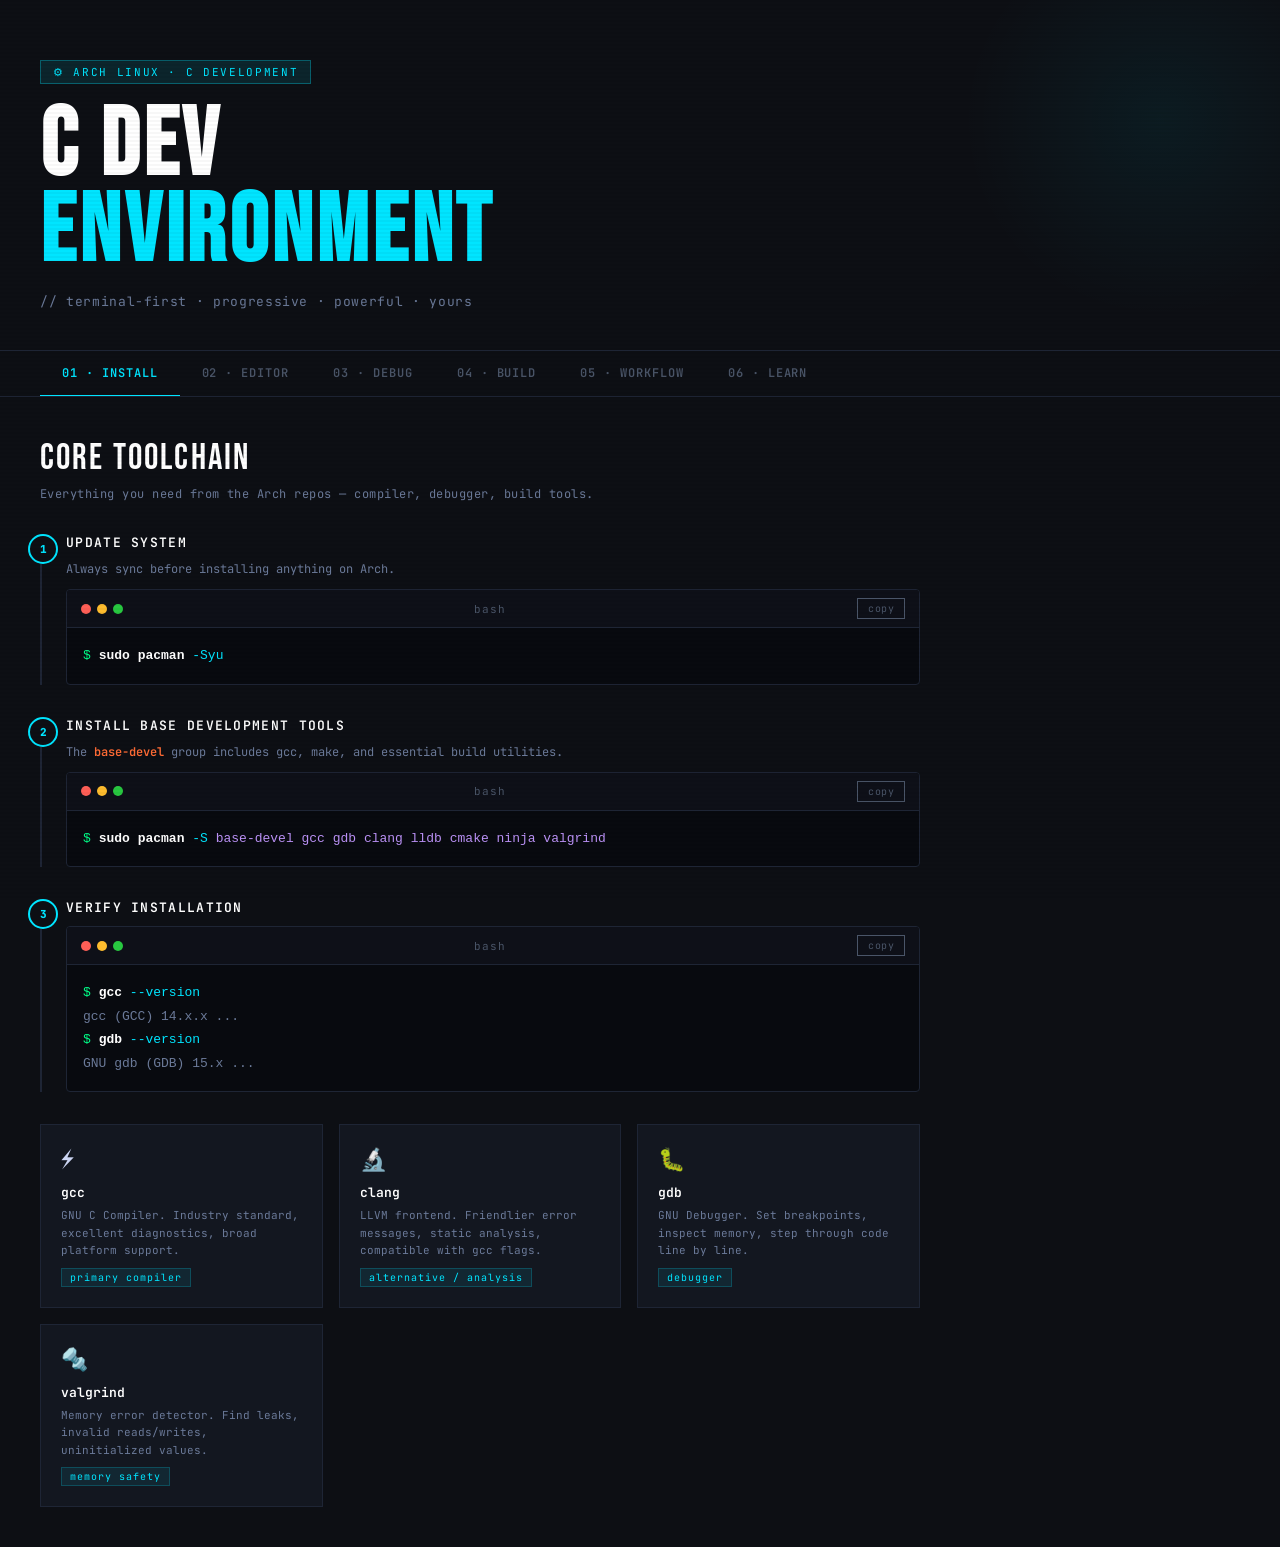
==== pages/Cpath.html @ 545aad2a "init: [initialised C pathway]" ====
<!DOCTYPE html>
<html lang="en">
<head>
<meta charset="UTF-8">
<meta name="viewport" content="width=device-width, initial-scale=1.0">
<title>C Dev Environment · Arch Linux</title>
<link href="https://fonts.googleapis.com/css2?family=JetBrains+Mono:wght@300;400;600;800&family=Bebas+Neue&display=swap" rel="stylesheet">
<style>
  :root {
    --bg: #0d0f14;
    --panel: #131720;
    --border: #1e2535;
    --accent: #00e5ff;
    --green: #00ff88;
    --orange: #ff6b35;
    --purple: #bd93f9;
    --dim: #4a5568;
    --text: #cdd6f4;
    --muted: #6b7a99;
  }

  * { margin: 0; padding: 0; box-sizing: border-box; }

  body {
    background: var(--bg);
    color: var(--text);
    font-family: 'JetBrains Mono', monospace;
    min-height: 100vh;
    overflow-x: hidden;
  }

  /* Scanline overlay */
  body::before {
    content: '';
    position: fixed;
    inset: 0;
    background: repeating-linear-gradient(0deg, transparent, transparent 2px, rgba(0,0,0,0.03) 2px, rgba(0,0,0,0.03) 4px);
    pointer-events: none;
    z-index: 100;
  }

  .hero {
    padding: 60px 40px 40px;
    border-bottom: 1px solid var(--border);
    position: relative;
    overflow: hidden;
  }

  .hero::after {
    content: '';
    position: absolute;
    top: -80px; right: -80px;
    width: 400px; height: 400px;
    background: radial-gradient(circle, rgba(0,229,255,0.06) 0%, transparent 70%);
    pointer-events: none;
  }

  .tag {
    display: inline-block;
    background: rgba(0,229,255,0.1);
    border: 1px solid rgba(0,229,255,0.3);
    color: var(--accent);
    font-size: 11px;
    letter-spacing: 0.15em;
    padding: 4px 12px;
    margin-bottom: 20px;
    text-transform: uppercase;
  }

  h1 {
    font-family: 'Bebas Neue', sans-serif;
    font-size: clamp(52px, 8vw, 96px);
    letter-spacing: 0.04em;
    line-height: 0.9;
    color: #fff;
  }

  h1 span { color: var(--accent); }

  .subtitle {
    margin-top: 16px;
    color: var(--muted);
    font-size: 13px;
    letter-spacing: 0.05em;
  }

  /* Tab navigation */
  .tabs {
    display: flex;
    gap: 0;
    border-bottom: 1px solid var(--border);
    padding: 0 40px;
    overflow-x: auto;
    scrollbar-width: none;
  }
  .tabs::-webkit-scrollbar { display: none; }

  .tab {
    padding: 14px 22px;
    font-family: 'JetBrains Mono', monospace;
    font-size: 12px;
    font-weight: 600;
    letter-spacing: 0.08em;
    text-transform: uppercase;
    border: none;
    background: none;
    color: var(--dim);
    cursor: pointer;
    border-bottom: 2px solid transparent;
    margin-bottom: -1px;
    transition: all 0.2s;
    white-space: nowrap;
  }
  .tab:hover { color: var(--text); }
  .tab.active { color: var(--accent); border-bottom-color: var(--accent); }

  .content { padding: 40px; max-width: 960px; }

  .section { display: none; }
  .section.active { display: block; animation: fadeIn 0.25s ease; }

  @keyframes fadeIn { from { opacity: 0; transform: translateY(8px); } to { opacity: 1; transform: translateY(0); } }

  /* Step blocks */
  .step {
    margin-bottom: 32px;
    border-left: 2px solid var(--border);
    padding-left: 24px;
    position: relative;
  }
  .step::before {
    content: attr(data-n);
    position: absolute;
    left: -14px;
    top: 0;
    width: 26px; height: 26px;
    background: var(--bg);
    border: 2px solid var(--accent);
    color: var(--accent);
    font-size: 11px;
    font-weight: 800;
    display: flex; align-items: center; justify-content: center;
    border-radius: 50%;
  }

  .step h3 {
    font-size: 13px;
    font-weight: 600;
    letter-spacing: 0.1em;
    text-transform: uppercase;
    color: #fff;
    margin-bottom: 8px;
  }

  .step p {
    font-size: 12px;
    color: var(--muted);
    line-height: 1.7;
    margin-bottom: 10px;
  }

  /* Terminal blocks */
  .term {
    background: #080a0f;
    border: 1px solid var(--border);
    border-radius: 4px;
    overflow: hidden;
    margin: 10px 0;
    position: relative;
  }

  .term-bar {
    display: flex;
    align-items: center;
    justify-content: space-between;
    padding: 8px 14px;
    background: #0e1018;
    border-bottom: 1px solid var(--border);
  }

  .term-dots { display: flex; gap: 6px; }
  .dot { width: 10px; height: 10px; border-radius: 50%; }
  .dot.r { background: #ff5f57; }
  .dot.y { background: #febc2e; }
  .dot.g { background: #28c840; }

  .term-label { font-size: 11px; color: var(--dim); letter-spacing: 0.1em; }

  .copy-btn {
    background: none;
    border: 1px solid var(--dim);
    color: var(--dim);
    font-family: 'JetBrains Mono', monospace;
    font-size: 10px;
    padding: 3px 10px;
    cursor: pointer;
    letter-spacing: 0.05em;
    transition: all 0.2s;
  }
  .copy-btn:hover { border-color: var(--accent); color: var(--accent); }
  .copy-btn.copied { border-color: var(--green); color: var(--green); }

  .term-body { padding: 16px; overflow-x: auto; }

  .term-body pre {
    font-size: 13px;
    line-height: 1.8;
    color: var(--text);
    white-space: pre;
  }

  .p { color: var(--green); } /* prompt */
  .cmd { color: #fff; font-weight: 600; }
  .arg { color: var(--accent); }
  .cmt { color: var(--dim); font-style: italic; }
  .out { color: var(--muted); }
  .key { color: var(--orange); }
  .val { color: var(--purple); }
  .str { color: #f1fa8c; }

  /* Info cards */
  .cards {
    display: grid;
    grid-template-columns: repeat(auto-fill, minmax(260px, 1fr));
    gap: 16px;
    margin-top: 16px;
  }

  .card {
    background: var(--panel);
    border: 1px solid var(--border);
    padding: 20px;
    transition: border-color 0.2s;
  }
  .card:hover { border-color: var(--accent); }

  .card-icon { font-size: 22px; margin-bottom: 10px; }
  .card h4 { font-size: 13px; font-weight: 600; color: #fff; margin-bottom: 6px; }
  .card p { font-size: 11px; color: var(--muted); line-height: 1.6; }
  .card .badge {
    display: inline-block;
    margin-top: 8px;
    font-size: 10px;
    padding: 2px 8px;
    background: rgba(0,229,255,0.08);
    color: var(--accent);
    border: 1px solid rgba(0,229,255,0.2);
    letter-spacing: 0.1em;
  }

  /* Key table */
  table { width: 100%; border-collapse: collapse; margin-top: 12px; }
  th { font-size: 10px; letter-spacing: 0.15em; text-transform: uppercase; color: var(--dim); padding: 8px 12px; text-align: left; border-bottom: 1px solid var(--border); }
  td { font-size: 12px; padding: 10px 12px; border-bottom: 1px solid rgba(30,37,53,0.6); vertical-align: top; }
  tr:hover td { background: rgba(255,255,255,0.02); }
  .kbd {
    display: inline-block;
    background: #1a1f2e;
    border: 1px solid var(--border);
    border-bottom-width: 2px;
    padding: 1px 7px;
    font-size: 11px;
    color: var(--accent);
    border-radius: 3px;
  }

  .highlight { color: var(--orange); font-weight: 600; }
  .note {
    background: rgba(0,229,255,0.05);
    border-left: 3px solid var(--accent);
    padding: 12px 16px;
    font-size: 12px;
    color: var(--muted);
    margin: 12px 0;
    line-height: 1.6;
  }
  .note strong { color: var(--accent); }

  /* Progress bar */
  .progress-header {
    display: flex;
    align-items: center;
    justify-content: space-between;
    margin-bottom: 24px;
  }
  .progress-track {
    height: 3px;
    background: var(--border);
    flex: 1;
    margin-left: 20px;
    position: relative;
    overflow: hidden;
  }
  .progress-fill {
    height: 100%;
    background: linear-gradient(90deg, var(--accent), var(--green));
    transition: width 0.5s ease;
  }

  .section-title {
    font-family: 'Bebas Neue', sans-serif;
    font-size: 36px;
    color: #fff;
    letter-spacing: 0.06em;
    margin-bottom: 6px;
  }
  .section-desc {
    font-size: 12px;
    color: var(--muted);
    margin-bottom: 32px;
    letter-spacing: 0.04em;
  }

  @media (max-width: 600px) {
    .hero, .content { padding: 30px 20px; }
    .tabs { padding: 0 20px; }
    h1 { font-size: 52px; }
  }
</style>
</head>
<body>

<div class="hero">
  <div class="tag">⚙ Arch Linux · C Development</div>
  <h1>C DEV<br><span>ENVIRONMENT</span></h1>
  <p class="subtitle">// terminal-first · progressive · powerful · yours</p>
</div>

<nav class="tabs">
  <button class="tab active" onclick="show('install', this)">01 · Install</button>
  <button class="tab" onclick="show('editor', this)">02 · Editor</button>
  <button class="tab" onclick="show('debug', this)">03 · Debug</button>
  <button class="tab" onclick="show('build', this)">04 · Build</button>
  <button class="tab" onclick="show('workflow', this)">05 · Workflow</button>
  <button class="tab" onclick="show('learn', this)">06 · Learn</button>
</nav>

<div class="content">

  <!-- INSTALL -->
  <div class="section active" id="install">
    <div class="section-title">Core Toolchain</div>
    <p class="section-desc">Everything you need from the Arch repos — compiler, debugger, build tools.</p>

    <div class="step" data-n="1">
      <h3>Update System</h3>
      <p>Always sync before installing anything on Arch.</p>
      <div class="term">
        <div class="term-bar">
          <div class="term-dots"><div class="dot r"></div><div class="dot y"></div><div class="dot g"></div></div>
          <span class="term-label">bash</span>
          <button class="copy-btn" onclick="copyCode(this, 'sudo pacman -Syu')">copy</button>
        </div>
        <div class="term-body"><pre><span class="p">$</span> <span class="cmd">sudo pacman</span> <span class="arg">-Syu</span></pre></div>
      </div>
    </div>

    <div class="step" data-n="2">
      <h3>Install Base Development Tools</h3>
      <p>The <span class="highlight">base-devel</span> group includes gcc, make, and essential build utilities.</p>
      <div class="term">
        <div class="term-bar">
          <div class="term-dots"><div class="dot r"></div><div class="dot y"></div><div class="dot g"></div></div>
          <span class="term-label">bash</span>
          <button class="copy-btn" onclick="copyCode(this, 'sudo pacman -S base-devel gcc gdb clang lldb cmake ninja valgrind')">copy</button>
        </div>
        <div class="term-body"><pre><span class="p">$</span> <span class="cmd">sudo pacman</span> <span class="arg">-S</span> <span class="val">base-devel gcc gdb clang lldb cmake ninja valgrind</span></pre></div>
      </div>
    </div>

    <div class="step" data-n="3">
      <h3>Verify Installation</h3>
      <div class="term">
        <div class="term-bar">
          <div class="term-dots"><div class="dot r"></div><div class="dot y"></div><div class="dot g"></div></div>
          <span class="term-label">bash</span>
          <button class="copy-btn" onclick="copyCode(this, 'gcc --version && gdb --version && make --version')">copy</button>
        </div>
        <div class="term-body"><pre><span class="p">$</span> <span class="cmd">gcc</span> <span class="arg">--version</span>
<span class="out">gcc (GCC) 14.x.x ...</span>
<span class="p">$</span> <span class="cmd">gdb</span> <span class="arg">--version</span>
<span class="out">GNU gdb (GDB) 15.x ...</span></pre></div>
      </div>
    </div>

    <div class="cards">
      <div class="card">
        <div class="card-icon">⚡</div>
        <h4>gcc</h4>
        <p>GNU C Compiler. Industry standard, excellent diagnostics, broad platform support.</p>
        <span class="badge">primary compiler</span>
      </div>
      <div class="card">
        <div class="card-icon">🔬</div>
        <h4>clang</h4>
        <p>LLVM frontend. Friendlier error messages, static analysis, compatible with gcc flags.</p>
        <span class="badge">alternative / analysis</span>
      </div>
      <div class="card">
        <div class="card-icon">🐛</div>
        <h4>gdb</h4>
        <p>GNU Debugger. Set breakpoints, inspect memory, step through code line by line.</p>
        <span class="badge">debugger</span>
      </div>
      <div class="card">
        <div class="card-icon">🔩</div>
        <h4>valgrind</h4>
        <p>Memory error detector. Find leaks, invalid reads/writes, uninitialized values.</p>
        <span class="badge">memory safety</span>
      </div>
    </div>
  </div>

  <!-- EDITOR -->
  <div class="section" id="editor">
    <div class="section-title">Editor Setup</div>
    <p class="section-desc">Neovim with LSP — autocomplete, go-to-definition, inline errors, all in the terminal.</p>

    <div class="step" data-n="1">
      <h3>Install Neovim + Dependencies</h3>
      <div class="term">
        <div class="term-bar">
          <div class="term-dots"><div class="dot r"></div><div class="dot y"></div><div class="dot g"></div></div>
          <span class="term-label">bash</span>
          <button class="copy-btn" onclick="copyCode(this, 'sudo pacman -S neovim ripgrep fd nodejs npm python python-pip')">copy</button>
        </div>
        <div class="term-body"><pre><span class="p">$</span> <span class="cmd">sudo pacman</span> <span class="arg">-S</span> <span class="val">neovim ripgrep fd nodejs npm python python-pip</span></pre></div>
      </div>
    </div>

    <div class="step" data-n="2">
      <h3>Install clangd (C Language Server)</h3>
      <p>clangd gives you IDE features: autocomplete, hover docs, go-to-definition, inline diagnostics.</p>
      <div class="term">
        <div class="term-bar">
          <div class="term-dots"><div class="dot r"></div><div class="dot y"></div><div class="dot g"></div></div>
          <span class="term-label">bash</span>
          <button class="copy-btn" onclick="copyCode(this, 'sudo pacman -S clang')">copy</button>
        </div>
        <div class="term-body"><pre><span class="p">$</span> <span class="cmd">sudo pacman</span> <span class="arg">-S</span> <span class="val">clang</span>  <span class="cmt"># ships clangd</span>
<span class="p">$</span> <span class="cmd">clangd</span> <span class="arg">--version</span></pre></div>
      </div>
    </div>

    <div class="step" data-n="3">
      <h3>Bootstrap Neovim with LazyVim (recommended)</h3>
      <p>LazyVim is a modern Neovim config that works out of the box. Enables C/LSP with one extra.</p>
      <div class="term">
        <div class="term-bar">
          <div class="term-dots"><div class="dot r"></div><div class="dot y"></div><div class="dot g"></div></div>
          <span class="term-label">bash</span>
          <button class="copy-btn" onclick="copyCode(this, 'git clone https://github.com/LazyVim/starter ~/.config/nvim')">copy</button>
        </div>
        <div class="term-body"><pre><span class="p">$</span> <span class="cmd">git clone</span> https://github.com/LazyVim/starter <span class="val">~/.config/nvim</span>
<span class="p">$</span> <span class="cmd">rm</span> <span class="arg">-rf</span> ~/.config/nvim/.git
<span class="p">$</span> <span class="cmd">nvim</span>  <span class="cmt"># plugins auto-install on first launch</span></pre></div>
      </div>
    </div>

    <div class="step" data-n="4">
      <h3>Enable C Language Support</h3>
      <p>Add this file to your LazyVim extras:</p>
      <div class="term">
        <div class="term-bar">
          <div class="term-dots"><div class="dot r"></div><div class="dot y"></div><div class="dot g"></div></div>
          <span class="term-label">~/.config/nvim/lua/config/lazy.lua</span>
          <button class="copy-btn" onclick="copyCode(this, '{ import = \"lazyvim.plugins.extras.lang.clangd\" }')">copy</button>
        </div>
        <div class="term-body"><pre><span class="cmt">-- add inside the extras = {} table:</span>
<span class="p"></span>{ <span class="key">import</span> = <span class="str">"lazyvim.plugins.extras.lang.clangd"</span> }</pre></div>
      </div>
    </div>

    <div class="note">
      <strong>compile_commands.json</strong> — clangd needs this to understand your project. CMake generates it automatically (<code>-DCMAKE_EXPORT_COMPILE_COMMANDS=ON</code>), or use <code>bear -- make</code> for Makefile projects.
    </div>

    <div class="step" data-n="5">
      <h3>Key Neovim Shortcuts for C Dev</h3>
      <table>
        <tr><th>Key</th><th>Action</th></tr>
        <tr><td><span class="kbd">gd</span></td><td>Go to definition</td></tr>
        <tr><td><span class="kbd">gr</span></td><td>Find all references</td></tr>
        <tr><td><span class="kbd">K</span></td><td>Hover documentation</td></tr>
        <tr><td><span class="kbd">&lt;leader&gt;ca</span></td><td>Code action (fix, refactor)</td></tr>
        <tr><td><span class="kbd">&lt;leader&gt;cr</span></td><td>Rename symbol</td></tr>
        <tr><td><span class="kbd">]d</span> / <span class="kbd">[d</span></td><td>Next / prev diagnostic</td></tr>
        <tr><td><span class="kbd">&lt;leader&gt;/</span></td><td>Live grep (ripgrep)</td></tr>
      </table>
    </div>
  </div>

  <!-- DEBUG -->
  <div class="section" id="debug">
    <div class="section-title">Debugging</div>
    <p class="section-desc">GDB essentials + memory checking with Valgrind.</p>

    <div class="step" data-n="1">
      <h3>Compile with Debug Symbols</h3>
      <p>Always use <span class="highlight">-g</span> (and disable optimizations with <span class="highlight">-O0</span>) when debugging.</p>
      <div class="term">
        <div class="term-bar">
          <div class="term-dots"><div class="dot r"></div><div class="dot y"></div><div class="dot g"></div></div>
          <span class="term-label">bash</span>
          <button class="copy-btn" onclick="copyCode(this, 'gcc -g -O0 -Wall -Wextra -o myprog myprog.c')">copy</button>
        </div>
        <div class="term-body"><pre><span class="p">$</span> <span class="cmd">gcc</span> <span class="arg">-g -O0 -Wall -Wextra</span> <span class="arg">-o</span> myprog myprog.c</pre></div>
      </div>
    </div>

    <div class="step" data-n="2">
      <h3>GDB Quick Session</h3>
      <div class="term">
        <div class="term-bar">
          <div class="term-dots"><div class="dot r"></div><div class="dot y"></div><div class="dot g"></div></div>
          <span class="term-label">gdb session</span>
          <button class="copy-btn" onclick="copyCode(this, 'gdb ./myprog')">copy</button>
        </div>
        <div class="term-body"><pre><span class="p">$</span> <span class="cmd">gdb</span> ./myprog
<span class="out">(gdb)</span> <span class="cmd">break</span> <span class="val">main</span>         <span class="cmt"># breakpoint at main</span>
<span class="out">(gdb)</span> <span class="cmd">run</span>                <span class="cmt"># start program</span>
<span class="out">(gdb)</span> <span class="cmd">next</span>               <span class="cmt"># step over (n)</span>
<span class="out">(gdb)</span> <span class="cmd">step</span>               <span class="cmt"># step into (s)</span>
<span class="out">(gdb)</span> <span class="cmd">print</span> <span class="val">my_var</span>       <span class="cmt"># inspect variable</span>
<span class="out">(gdb)</span> <span class="cmd">backtrace</span>          <span class="cmt"># show call stack (bt)</span>
<span class="out">(gdb)</span> <span class="cmd">continue</span>           <span class="cmt"># resume (c)</span>
<span class="out">(gdb)</span> <span class="cmd">quit</span>               <span class="cmt"># exit</span></pre></div>
      </div>
    </div>

    <div class="step" data-n="3">
      <h3>Valgrind — Memory Leak Detection</h3>
      <div class="term">
        <div class="term-bar">
          <div class="term-dots"><div class="dot r"></div><div class="dot y"></div><div class="dot g"></div></div>
          <span class="term-label">bash</span>
          <button class="copy-btn" onclick="copyCode(this, 'valgrind --leak-check=full --show-leak-kinds=all ./myprog')">copy</button>
        </div>
        <div class="term-body"><pre><span class="p">$</span> <span class="cmd">valgrind</span> <span class="arg">--leak-check=full --show-leak-kinds=all</span> ./myprog
<span class="out">==1234== HEAP SUMMARY:
==1234==   in use at exit: 0 bytes in 0 blocks
==1234==   total heap usage: 3 allocs, 3 frees
==1234== All heap blocks were freed -- no leaks are possible ✓</span></pre></div>
      </div>
    </div>

    <div class="step" data-n="4">
      <h3>AddressSanitizer (faster than Valgrind)</h3>
      <p>Compile-time instrumentation for catching memory bugs at runtime — no separate tool needed.</p>
      <div class="term">
        <div class="term-bar">
          <div class="term-dots"><div class="dot r"></div><div class="dot y"></div><div class="dot g"></div></div>
          <span class="term-label">bash</span>
          <button class="copy-btn" onclick="copyCode(this, 'gcc -g -fsanitize=address,undefined -o myprog myprog.c')">copy</button>
        </div>
        <div class="term-body"><pre><span class="p">$</span> <span class="cmd">gcc</span> <span class="arg">-g -fsanitize=address,undefined</span> <span class="arg">-o</span> myprog myprog.c
<span class="p">$</span> <span class="cmd">./myprog</span>   <span class="cmt"># ASAN output on violations</span></pre></div>
      </div>
    </div>
  </div>

  <!-- BUILD -->
  <div class="section" id="build">
    <div class="section-title">Build Systems</div>
    <p class="section-desc">From a single Makefile to full CMake projects.</p>

    <div class="step" data-n="1">
      <h3>The Essential Makefile</h3>
      <p>For small-to-medium projects, a well-structured Makefile is all you need.</p>
      <div class="term">
        <div class="term-bar">
          <div class="term-dots"><div class="dot r"></div><div class="dot y"></div><div class="dot g"></div></div>
          <span class="term-label">Makefile</span>
          <button class="copy-btn" onclick="copyCode(this, 'Makefile content')">copy</button>
        </div>
        <div class="term-body"><pre><span class="key">CC</span>      = gcc
<span class="key">CFLAGS</span>  = <span class="str">-Wall -Wextra -Wpedantic -std=c11 -O2</span>
<span class="key">DBGFLAGS</span>= <span class="str">-g -O0 -fsanitize=address,undefined</span>
<span class="key">SRC</span>     = $(wildcard src/*.c)
<span class="key">OBJ</span>     = $(SRC:.c=.o)
<span class="key">TARGET</span>  = myprog

<span class="val">all</span>: $(TARGET)

<span class="val">$(TARGET)</span>: $(OBJ)
    $(CC) $(CFLAGS) <span class="arg">-o</span> $@ $^

<span class="val">debug</span>: CFLAGS = $(DBGFLAGS)
<span class="val">debug</span>: $(TARGET)

<span class="val">clean</span>:
    rm -f $(OBJ) $(TARGET)

<span class="val">.PHONY</span>: all debug clean</pre></div>
      </div>
    </div>

    <div class="step" data-n="2">
      <h3>CMake Project Structure</h3>
      <p>For larger projects with dependencies, CMake + Ninja is the modern standard.</p>
      <div class="term">
        <div class="term-bar">
          <div class="term-dots"><div class="dot r"></div><div class="dot y"></div><div class="dot g"></div></div>
          <span class="term-label">CMakeLists.txt</span>
          <button class="copy-btn" onclick="copyCode(this, 'cmake -B build -G Ninja -DCMAKE_BUILD_TYPE=Debug')">copy</button>
        </div>
        <div class="term-body"><pre><span class="key">cmake_minimum_required</span>(VERSION 3.20)
<span class="key">project</span>(MyProject C)
<span class="key">set</span>(CMAKE_C_STANDARD <span class="val">11</span>)
<span class="key">set</span>(CMAKE_EXPORT_COMPILE_COMMANDS <span class="val">ON</span>)  <span class="cmt"># for clangd!</span>

<span class="key">add_executable</span>(myprog src/main.c src/utils.c)
<span class="key">target_compile_options</span>(myprog PRIVATE
    <span class="str">-Wall -Wextra -Wpedantic</span>)</pre></div>
      </div>
      <div class="term">
        <div class="term-bar">
          <div class="term-dots"><div class="dot r"></div><div class="dot y"></div><div class="dot g"></div></div>
          <span class="term-label">bash · build commands</span>
          <button class="copy-btn" onclick="copyCode(this, 'cmake -B build -G Ninja && cmake --build build')">copy</button>
        </div>
        <div class="term-body"><pre><span class="p">$</span> <span class="cmd">cmake</span> <span class="arg">-B build -G Ninja -DCMAKE_BUILD_TYPE=Debug</span>
<span class="p">$</span> <span class="cmd">cmake</span> <span class="arg">--build build</span>       <span class="cmt"># or: ninja -C build</span>
<span class="p">$</span> <span class="cmt"># symlink compile_commands for clangd:</span>
<span class="p">$</span> <span class="cmd">ln</span> <span class="arg">-s</span> build/compile_commands.json .</pre></div>
      </div>
    </div>

    <div class="step" data-n="3">
      <h3>Recommended Compiler Flags</h3>
      <table>
        <tr><th>Flag</th><th>Purpose</th></tr>
        <tr><td><span class="kbd">-Wall -Wextra</span></td><td>Enable most useful warnings</td></tr>
        <tr><td><span class="kbd">-Wpedantic</span></td><td>Strict ISO C conformance</td></tr>
        <tr><td><span class="kbd">-std=c11</span></td><td>Use C11 standard</td></tr>
        <tr><td><span class="kbd">-O2</span></td><td>Optimized release build</td></tr>
        <tr><td><span class="kbd">-g</span></td><td>Include debug symbols</td></tr>
        <tr><td><span class="kbd">-fsanitize=address</span></td><td>AddressSanitizer (ASAN)</td></tr>
        <tr><td><span class="kbd">-fsanitize=undefined</span></td><td>Undefined Behavior Sanitizer</td></tr>
      </table>
    </div>
  </div>

  <!-- WORKFLOW -->
  <div class="section" id="workflow">
    <div class="section-title">Daily Workflow</div>
    <p class="section-desc">Terminal multiplexer, version control, and productivity tools.</p>

    <div class="step" data-n="1">
      <h3>tmux — Split Terminal Sessions</h3>
      <p>Run editor, build output, and a REPL all at once without leaving the terminal.</p>
      <div class="term">
        <div class="term-bar">
          <div class="term-dots"><div class="dot r"></div><div class="dot y"></div><div class="dot g"></div></div>
          <span class="term-label">bash</span>
          <button class="copy-btn" onclick="copyCode(this, 'sudo pacman -S tmux')">copy</button>
        </div>
        <div class="term-body"><pre><span class="p">$</span> <span class="cmd">sudo pacman</span> <span class="arg">-S</span> <span class="val">tmux</span></pre></div>
      </div>
      <table>
        <tr><th>Key</th><th>Action</th></tr>
        <tr><td><span class="kbd">Ctrl+b %</span></td><td>Vertical split</td></tr>
        <tr><td><span class="kbd">Ctrl+b "</span></td><td>Horizontal split</td></tr>
        <tr><td><span class="kbd">Ctrl+b arrow</span></td><td>Move between panes</td></tr>
        <tr><td><span class="kbd">Ctrl+b c</span></td><td>New window</td></tr>
        <tr><td><span class="kbd">Ctrl+b d</span></td><td>Detach session</td></tr>
      </table>
    </div>

    <div class="step" data-n="2">
      <h3>git — Version Control</h3>
      <div class="term">
        <div class="term-bar">
          <div class="term-dots"><div class="dot r"></div><div class="dot y"></div><div class="dot g"></div></div>
          <span class="term-label">bash</span>
          <button class="copy-btn" onclick="copyCode(this, 'sudo pacman -S git && git config --global core.editor nvim')">copy</button>
        </div>
        <div class="term-body"><pre><span class="p">$</span> <span class="cmd">sudo pacman</span> <span class="arg">-S</span> <span class="val">git</span>
<span class="p">$</span> <span class="cmd">git config</span> <span class="arg">--global</span> user.name  <span class="str">"Your Name"</span>
<span class="p">$</span> <span class="cmd">git config</span> <span class="arg">--global</span> user.email <span class="str">"you@email.com"</span>
<span class="p">$</span> <span class="cmd">git config</span> <span class="arg">--global</span> core.editor <span class="str">nvim</span></pre></div>
      </div>
    </div>

    <div class="step" data-n="3">
      <h3>ctags / cscope — Code Navigation</h3>
      <p>Jump between functions across files without an LSP.</p>
      <div class="term">
        <div class="term-bar">
          <div class="term-dots"><div class="dot r"></div><div class="dot y"></div><div class="dot g"></div></div>
          <span class="term-label">bash</span>
          <button class="copy-btn" onclick="copyCode(this, 'sudo pacman -S ctags && ctags -R .')">copy</button>
        </div>
        <div class="term-body"><pre><span class="p">$</span> <span class="cmd">sudo pacman</span> <span class="arg">-S</span> <span class="val">ctags</span>
<span class="p">$</span> <span class="cmd">ctags</span> <span class="arg">-R</span> .    <span class="cmt"># run from project root</span></pre></div>
      </div>
    </div>

    <div class="step" data-n="4">
      <h3>Handy .bashrc Aliases</h3>
      <div class="term">
        <div class="term-bar">
          <div class="term-dots"><div class="dot r"></div><div class="dot y"></div><div class="dot g"></div></div>
          <span class="term-label">~/.bashrc</span>
          <button class="copy-btn" onclick="copyCode(this, 'alias cc=\'gcc -Wall -Wextra -std=c11\'')">copy</button>
        </div>
        <div class="term-body"><pre><span class="cmt"># Quick compile alias</span>
<span class="key">alias</span> <span class="val">cc</span>=<span class="str">'gcc -Wall -Wextra -std=c11'</span>
<span class="key">alias</span> <span class="val">ccd</span>=<span class="str">'gcc -g -O0 -fsanitize=address,undefined'</span>

<span class="cmt"># One-liner: compile & run</span>
<span class="key">function</span> <span class="val">crun</span>() {
  gcc <span class="arg">-Wall -Wextra -std=c11 -o /tmp/crun</span> "$1" && /tmp/crun
}</pre></div>
      </div>
    </div>
  </div>

  <!-- LEARN -->
  <div class="section" id="learn">
    <div class="section-title">Learning Path</div>
    <p class="section-desc">A progressive roadmap from beginner to systems programmer.</p>

    <div class="cards">
      <div class="card">
        <div class="card-icon">🌱</div>
        <h4>Phase 1 · Foundations</h4>
        <p>Types, control flow, functions, arrays, pointers, strings, basic I/O. Write programs, compile them, break them.</p>
        <span class="badge">weeks 1–4</span>
      </div>
      <div class="card">
        <div class="card-icon">🔧</div>
        <h4>Phase 2 · Memory</h4>
        <p>Stack vs heap, malloc/free, pointer arithmetic, structs, unions, function pointers.</p>
        <span class="badge">weeks 5–8</span>
      </div>
      <div class="card">
        <div class="card-icon">📦</div>
        <h4>Phase 3 · Systems</h4>
        <p>File I/O, processes (fork/exec), signals, sockets, POSIX APIs. The Linux kernel is your playground.</p>
        <span class="badge">weeks 9–16</span>
      </div>
      <div class="card">
        <div class="card-icon">🚀</div>
        <h4>Phase 4 · Projects</h4>
        <p>Build a shell, a HTTP server, a malloc replacement, a text editor. Ship real code.</p>
        <span class="badge">ongoing</span>
      </div>
    </div>

    <div class="step" data-n="1" style="margin-top:32px">
      <h3>Essential Resources</h3>
      <table>
        <tr><th>Resource</th><th>Why</th></tr>
        <tr><td><span class="highlight">K&R — The C Programming Language</span></td><td>The bible. Read it cover to cover.</td></tr>
        <tr><td><span class="highlight">CS:APP (Bryant & O'Hallaron)</span></td><td>C + systems programming + how computers work</td></tr>
        <tr><td><span class="highlight">man pages</span></td><td><code>man 3 printf</code>, <code>man 2 open</code> — always within reach</td></tr>
        <tr><td><span class="highlight">godbolt.org</span></td><td>See your C code as assembly live</td></tr>
        <tr><td><span class="highlight">cdecl.org</span></td><td>Decode complex C declarations in plain English</td></tr>
      </table>
    </div>

    <div class="step" data-n="2">
      <h3>Your First C Program on Arch</h3>
      <div class="term">
        <div class="term-bar">
          <div class="term-dots"><div class="dot r"></div><div class="dot y"></div><div class="dot g"></div></div>
          <span class="term-label">hello.c → compile → run</span>
          <button class="copy-btn" onclick="copyCode(this, 'nvim hello.c')">copy</button>
        </div>
        <div class="term-body"><pre><span class="p">$</span> <span class="cmd">nvim</span> hello.c

<span class="cmt">// hello.c</span>
<span class="key">#include</span> <span class="str">&lt;stdio.h&gt;</span>
<span class="key">int</span> <span class="val">main</span>(<span class="key">void</span>) {
    printf(<span class="str">"arch + c = 🔥\n"</span>);
    <span class="key">return</span> <span class="val">0</span>;
}

<span class="p">$</span> <span class="cmd">gcc</span> <span class="arg">-Wall -Wextra -std=c11 -o</span> hello hello.c
<span class="p">$</span> <span class="cmd">./hello</span>
<span class="out">arch + c = 🔥</span></pre></div>
      </div>
    </div>

    <div class="note">
      <strong>Pro tip:</strong> Use <code>man 3 &lt;function&gt;</code> for C library functions and <code>man 2 &lt;syscall&gt;</code> for Linux syscalls. Install <code>man-pages</code> if needed: <code>sudo pacman -S man-pages</code>
    </div>
  </div>

</div>

<script>
function show(id, btn) {
  document.querySelectorAll('.section').forEach(s => s.classList.remove('active'));
  document.querySelectorAll('.tab').forEach(t => t.classList.remove('active'));
  document.getElementById(id).classList.add('active');
  btn.classList.add('active');
}

function copyCode(btn, text) {
  // grab the nearest pre element's text content
  const pre = btn.closest('.term').querySelector('pre');
  // extract just command text (strip spans)
  const raw = pre ? pre.innerText.replace(/^\$\s*/gm, '').trim() : text;
  navigator.clipboard.writeText(raw).then(() => {
    btn.textContent = 'copied!';
    btn.classList.add('copied');
    setTimeout(() => { btn.textContent = 'copy'; btn.classList.remove('copied'); }, 1800);
  });
}
</script>
</body>
</html>
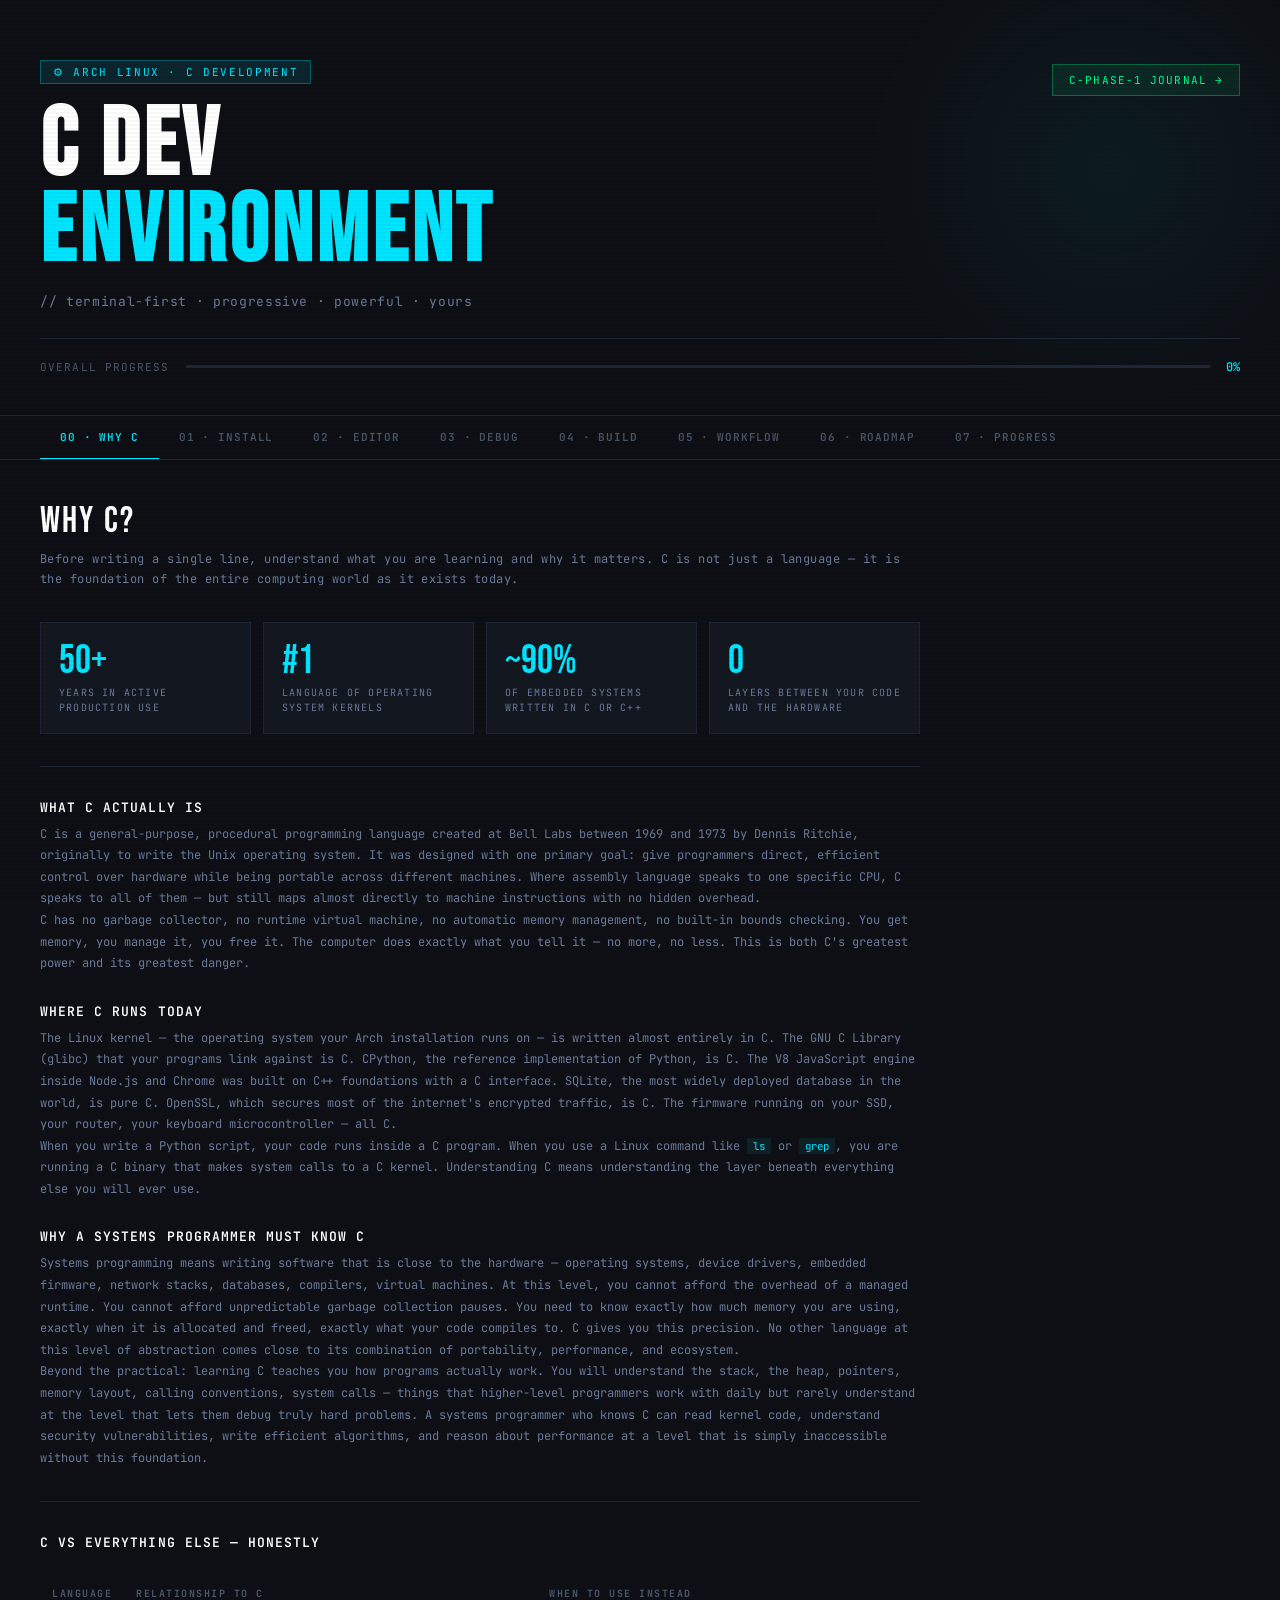
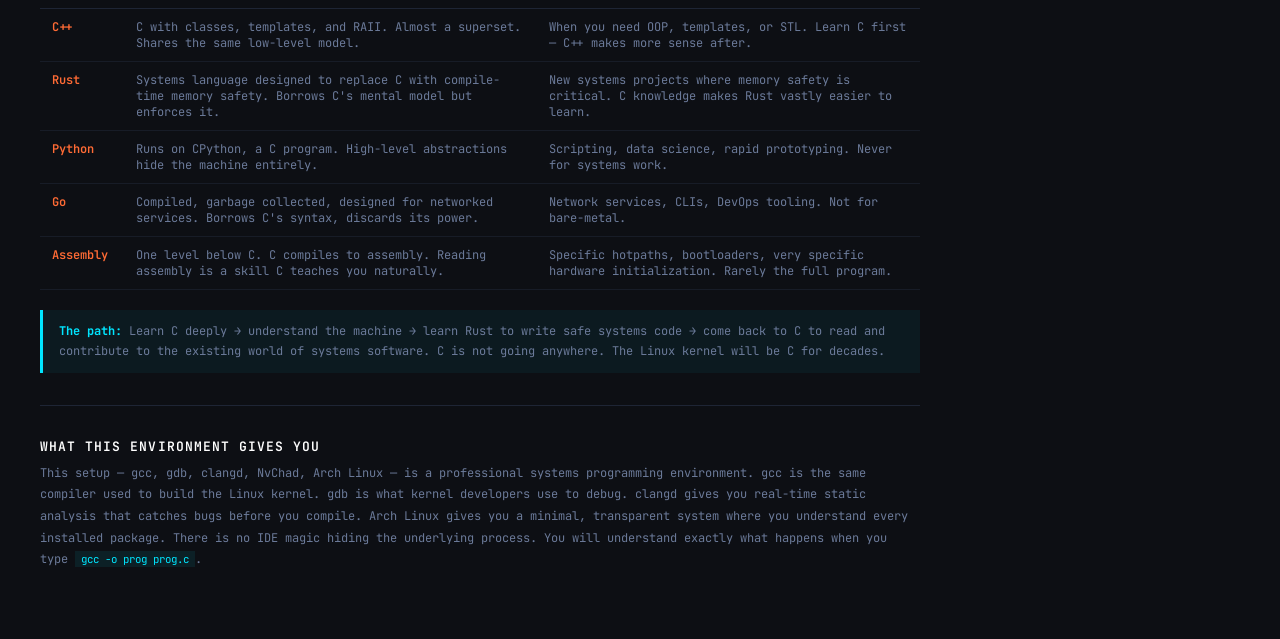
==== commit bf4c3908: "edit: [documented the c pathway]" ====
--- a/pages/Cpath.html
+++ b/pages/Cpath.html
@@ -7,16 +7,16 @@
 <link href="https://fonts.googleapis.com/css2?family=JetBrains+Mono:wght@300;400;600;800&family=Bebas+Neue&display=swap" rel="stylesheet">
 <style>
   :root {
-    --bg: #0d0f14;
-    --panel: #131720;
+    --bg:     #0d0f14;
+    --panel:  #131720;
     --border: #1e2535;
     --accent: #00e5ff;
-    --green: #00ff88;
+    --green:  #00ff88;
     --orange: #ff6b35;
     --purple: #bd93f9;
-    --dim: #4a5568;
-    --text: #cdd6f4;
-    --muted: #6b7a99;
+    --dim:    #4a5568;
+    --text:   #cdd6f4;
+    --muted:  #6b7a99;
   }
 
   * { margin: 0; padding: 0; box-sizing: border-box; }
@@ -29,7 +29,6 @@
     overflow-x: hidden;
   }
 
-  /* Scanline overlay */
   body::before {
     content: '';
     position: fixed;
@@ -39,22 +38,28 @@
     z-index: 100;
   }
 
+  /* ── HERO ── */
   .hero {
     padding: 60px 40px 40px;
     border-bottom: 1px solid var(--border);
     position: relative;
     overflow: hidden;
   }
-
   .hero::after {
     content: '';
     position: absolute;
     top: -80px; right: -80px;
-    width: 400px; height: 400px;
+    width: 500px; height: 500px;
     background: radial-gradient(circle, rgba(0,229,255,0.06) 0%, transparent 70%);
     pointer-events: none;
   }
-
+  .hero-top {
+    display: flex;
+    align-items: flex-start;
+    justify-content: space-between;
+    flex-wrap: wrap;
+    gap: 20px;
+  }
   .tag {
     display: inline-block;
     background: rgba(0,229,255,0.1);
@@ -66,7 +71,6 @@
     margin-bottom: 20px;
     text-transform: uppercase;
   }
-
   h1 {
     font-family: 'Bebas Neue', sans-serif;
     font-size: clamp(52px, 8vw, 96px);
@@ -74,31 +78,56 @@
     line-height: 0.9;
     color: #fff;
   }
-
   h1 span { color: var(--accent); }
-
-  .subtitle {
-    margin-top: 16px;
-    color: var(--muted);
-    font-size: 13px;
-    letter-spacing: 0.05em;
-  }
-
-  /* Tab navigation */
+  .subtitle { margin-top: 16px; color: var(--muted); font-size: 13px; letter-spacing: 0.05em; }
+
+  .phase1-link {
+    display: inline-flex;
+    align-items: center;
+    gap: 8px;
+    background: rgba(0,255,136,0.08);
+    border: 1px solid rgba(0,255,136,0.3);
+    color: var(--green);
+    font-size: 11px;
+    letter-spacing: 0.1em;
+    padding: 8px 16px;
+    text-decoration: none;
+    text-transform: uppercase;
+    transition: all 0.2s;
+    white-space: nowrap;
+    align-self: flex-start;
+    margin-top: 4px;
+  }
+  .phase1-link:hover { background: rgba(0,255,136,0.14); border-color: var(--green); }
+  .phase1-link::after { content: '→'; }
+
+  /* overall progress in hero */
+  .hero-progress {
+    margin-top: 28px;
+    padding-top: 20px;
+    border-top: 1px solid var(--border);
+    display: flex;
+    align-items: center;
+    gap: 16px;
+  }
+  .hero-progress-label { font-size: 11px; color: var(--dim); letter-spacing: 0.1em; text-transform: uppercase; white-space: nowrap; }
+  .hero-progress-track { flex: 1; height: 3px; background: var(--border); overflow: hidden; }
+  .hero-progress-fill { height: 100%; background: linear-gradient(90deg, var(--accent), var(--green)); transition: width 0.6s ease; width: 0%; }
+  .hero-progress-pct { font-size: 12px; color: var(--accent); font-weight: 600; white-space: nowrap; }
+
+  /* ── TABS ── */
   .tabs {
     display: flex;
-    gap: 0;
     border-bottom: 1px solid var(--border);
     padding: 0 40px;
     overflow-x: auto;
     scrollbar-width: none;
   }
   .tabs::-webkit-scrollbar { display: none; }
-
   .tab {
-    padding: 14px 22px;
+    padding: 14px 20px;
     font-family: 'JetBrains Mono', monospace;
-    font-size: 12px;
+    font-size: 11px;
     font-weight: 600;
     letter-spacing: 0.08em;
     text-transform: uppercase;
@@ -111,17 +140,25 @@
     transition: all 0.2s;
     white-space: nowrap;
   }
-  .tab:hover { color: var(--text); }
+  .tab:hover  { color: var(--text); }
   .tab.active { color: var(--accent); border-bottom-color: var(--accent); }
 
+  /* ── CONTENT ── */
   .content { padding: 40px; max-width: 960px; }
-
   .section { display: none; }
   .section.active { display: block; animation: fadeIn 0.25s ease; }
-
   @keyframes fadeIn { from { opacity: 0; transform: translateY(8px); } to { opacity: 1; transform: translateY(0); } }
 
-  /* Step blocks */
+  .section-title {
+    font-family: 'Bebas Neue', sans-serif;
+    font-size: 36px;
+    color: #fff;
+    letter-spacing: 0.06em;
+    margin-bottom: 6px;
+  }
+  .section-desc { font-size: 12px; color: var(--muted); margin-bottom: 32px; letter-spacing: 0.04em; line-height: 1.7; }
+
+  /* ── STEP BLOCKS ── */
   .step {
     margin-bottom: 32px;
     border-left: 2px solid var(--border);
@@ -131,8 +168,7 @@
   .step::before {
     content: attr(data-n);
     position: absolute;
-    left: -14px;
-    top: 0;
+    left: -14px; top: 0;
     width: 26px; height: 26px;
     background: var(--bg);
     border: 2px solid var(--accent);
@@ -142,74 +178,38 @@
     display: flex; align-items: center; justify-content: center;
     border-radius: 50%;
   }
-
-  .step h3 {
-    font-size: 13px;
-    font-weight: 600;
-    letter-spacing: 0.1em;
-    text-transform: uppercase;
-    color: #fff;
-    margin-bottom: 8px;
-  }
-
-  .step p {
-    font-size: 12px;
-    color: var(--muted);
-    line-height: 1.7;
-    margin-bottom: 10px;
-  }
-
-  /* Terminal blocks */
+  .step h3 { font-size: 13px; font-weight: 600; letter-spacing: 0.1em; text-transform: uppercase; color: #fff; margin-bottom: 8px; }
+  .step p  { font-size: 12px; color: var(--muted); line-height: 1.75; margin-bottom: 10px; }
+
+  /* ── TERMINAL ── */
   .term {
     background: #080a0f;
     border: 1px solid var(--border);
     border-radius: 4px;
     overflow: hidden;
     margin: 10px 0;
-    position: relative;
-  }
-
+  }
   .term-bar {
-    display: flex;
-    align-items: center;
-    justify-content: space-between;
+    display: flex; align-items: center; justify-content: space-between;
     padding: 8px 14px;
     background: #0e1018;
     border-bottom: 1px solid var(--border);
   }
-
   .term-dots { display: flex; gap: 6px; }
   .dot { width: 10px; height: 10px; border-radius: 50%; }
-  .dot.r { background: #ff5f57; }
-  .dot.y { background: #febc2e; }
-  .dot.g { background: #28c840; }
-
+  .dot.r { background: #ff5f57; } .dot.y { background: #febc2e; } .dot.g { background: #28c840; }
   .term-label { font-size: 11px; color: var(--dim); letter-spacing: 0.1em; }
-
   .copy-btn {
-    background: none;
-    border: 1px solid var(--dim);
-    color: var(--dim);
-    font-family: 'JetBrains Mono', monospace;
-    font-size: 10px;
-    padding: 3px 10px;
-    cursor: pointer;
-    letter-spacing: 0.05em;
-    transition: all 0.2s;
-  }
-  .copy-btn:hover { border-color: var(--accent); color: var(--accent); }
-  .copy-btn.copied { border-color: var(--green); color: var(--green); }
-
+    background: none; border: 1px solid var(--dim); color: var(--dim);
+    font-family: 'JetBrains Mono', monospace; font-size: 10px; padding: 3px 10px;
+    cursor: pointer; letter-spacing: 0.05em; transition: all 0.2s;
+  }
+  .copy-btn:hover  { border-color: var(--accent); color: var(--accent); }
+  .copy-btn.copied { border-color: var(--green);  color: var(--green); }
   .term-body { padding: 16px; overflow-x: auto; }
-
-  .term-body pre {
-    font-size: 13px;
-    line-height: 1.8;
-    color: var(--text);
-    white-space: pre;
-  }
-
-  .p { color: var(--green); } /* prompt */
+  .term-body pre { font-size: 13px; line-height: 1.8; color: var(--text); white-space: pre; }
+
+  .p   { color: var(--green); }
   .cmd { color: #fff; font-weight: 600; }
   .arg { color: var(--accent); }
   .cmt { color: var(--dim); font-style: italic; }
@@ -218,597 +218,1070 @@
   .val { color: var(--purple); }
   .str { color: #f1fa8c; }
 
-  /* Info cards */
+  /* ── CARDS ── */
   .cards {
     display: grid;
-    grid-template-columns: repeat(auto-fill, minmax(260px, 1fr));
-    gap: 16px;
-    margin-top: 16px;
-  }
-
-  .card {
-    background: var(--panel);
-    border: 1px solid var(--border);
-    padding: 20px;
-    transition: border-color 0.2s;
-  }
+    grid-template-columns: repeat(auto-fill, minmax(240px, 1fr));
+    gap: 14px; margin-top: 16px;
+  }
+  .card { background: var(--panel); border: 1px solid var(--border); padding: 20px; transition: border-color 0.2s; }
   .card:hover { border-color: var(--accent); }
-
   .card-icon { font-size: 22px; margin-bottom: 10px; }
   .card h4 { font-size: 13px; font-weight: 600; color: #fff; margin-bottom: 6px; }
-  .card p { font-size: 11px; color: var(--muted); line-height: 1.6; }
-  .card .badge {
-    display: inline-block;
-    margin-top: 8px;
-    font-size: 10px;
-    padding: 2px 8px;
-    background: rgba(0,229,255,0.08);
-    color: var(--accent);
-    border: 1px solid rgba(0,229,255,0.2);
-    letter-spacing: 0.1em;
-  }
-
-  /* Key table */
+  .card p { font-size: 11px; color: var(--muted); line-height: 1.65; }
+  .badge {
+    display: inline-block; margin-top: 8px; font-size: 10px; padding: 2px 8px;
+    background: rgba(0,229,255,0.08); color: var(--accent); border: 1px solid rgba(0,229,255,0.2); letter-spacing: 0.1em;
+  }
+
+  /* ── TABLES ── */
   table { width: 100%; border-collapse: collapse; margin-top: 12px; }
   th { font-size: 10px; letter-spacing: 0.15em; text-transform: uppercase; color: var(--dim); padding: 8px 12px; text-align: left; border-bottom: 1px solid var(--border); }
-  td { font-size: 12px; padding: 10px 12px; border-bottom: 1px solid rgba(30,37,53,0.6); vertical-align: top; }
+  td { font-size: 12px; padding: 10px 12px; border-bottom: 1px solid rgba(30,37,53,0.6); vertical-align: top; color: var(--muted); }
   tr:hover td { background: rgba(255,255,255,0.02); }
-  .kbd {
-    display: inline-block;
-    background: #1a1f2e;
+  .kbd { display: inline-block; background: #1a1f2e; border: 1px solid var(--border); border-bottom-width: 2px; padding: 1px 7px; font-size: 11px; color: var(--accent); border-radius: 3px; }
+  .highlight { color: var(--orange); font-weight: 600; }
+
+  /* ── NOTES ── */
+  .note { background: rgba(0,229,255,0.05); border-left: 3px solid var(--accent); padding: 12px 16px; font-size: 12px; color: var(--muted); margin: 12px 0; line-height: 1.6; }
+  .note strong { color: var(--accent); }
+  .warn-note { background: rgba(255,107,53,0.05); border-left: 3px solid var(--orange); padding: 12px 16px; font-size: 12px; color: var(--muted); margin: 12px 0; line-height: 1.6; }
+  .warn-note strong { color: var(--orange); }
+
+  code { background: rgba(0,229,255,0.08); color: var(--accent); padding: 1px 6px; font-size: 0.9em; font-family: 'JetBrains Mono', monospace; }
+  hr.div { border: none; border-top: 1px solid var(--border); margin: 32px 0; }
+
+  /* ── WHY C — stat row ── */
+  .stat-row { display: grid; grid-template-columns: repeat(auto-fill, minmax(180px, 1fr)); gap: 12px; margin: 24px 0; }
+  .stat-box { background: var(--panel); border: 1px solid var(--border); padding: 18px; }
+  .stat-box .num { font-family: 'Bebas Neue', sans-serif; font-size: 40px; color: var(--accent); line-height: 1; margin-bottom: 4px; }
+  .stat-box .lbl { font-size: 10px; color: var(--muted); letter-spacing: 0.12em; text-transform: uppercase; line-height: 1.5; }
+
+  .why-block { margin-bottom: 28px; }
+  .why-block h3 { font-size: 13px; font-weight: 600; color: #fff; letter-spacing: 0.08em; text-transform: uppercase; margin-bottom: 8px; }
+  .why-block p { font-size: 12px; color: var(--muted); line-height: 1.8; }
+
+  /* ── ROADMAP ── */
+  .phase-block {
     border: 1px solid var(--border);
-    border-bottom-width: 2px;
-    padding: 1px 7px;
-    font-size: 11px;
+    margin-bottom: 20px;
+    background: var(--panel);
+  }
+  .phase-header {
+    display: flex; align-items: center; justify-content: space-between;
+    padding: 16px 20px;
+    border-bottom: 1px solid var(--border);
+    flex-wrap: wrap; gap: 8px;
+  }
+  .phase-left { display: flex; align-items: center; gap: 16px; }
+  .phase-num {
+    font-family: 'Bebas Neue', sans-serif;
+    font-size: 28px;
     color: var(--accent);
-    border-radius: 3px;
-  }
-
-  .highlight { color: var(--orange); font-weight: 600; }
-  .note {
-    background: rgba(0,229,255,0.05);
-    border-left: 3px solid var(--accent);
-    padding: 12px 16px;
-    font-size: 12px;
-    color: var(--muted);
-    margin: 12px 0;
-    line-height: 1.6;
-  }
-  .note strong { color: var(--accent); }
-
-  /* Progress bar */
-  .progress-header {
-    display: flex;
-    align-items: center;
-    justify-content: space-between;
-    margin-bottom: 24px;
-  }
-  .progress-track {
-    height: 3px;
-    background: var(--border);
-    flex: 1;
-    margin-left: 20px;
+    line-height: 1;
+    min-width: 40px;
+  }
+  .phase-title { font-size: 14px; font-weight: 600; color: #fff; margin-bottom: 2px; }
+  .phase-time { font-size: 10px; color: var(--muted); letter-spacing: 0.1em; }
+  .phase-badge {
+    font-size: 10px; padding: 3px 10px; letter-spacing: 0.1em; border: 1px solid;
+    white-space: nowrap;
+  }
+  .phase-badge.active  { color: var(--green);  border-color: rgba(0,255,136,0.3);  background: rgba(0,255,136,0.08); }
+  .phase-badge.next    { color: var(--orange); border-color: rgba(255,107,53,0.3); background: rgba(255,107,53,0.08); }
+  .phase-badge.future  { color: var(--dim);    border-color: var(--border);         background: transparent; }
+
+  .phase-body { padding: 16px 20px; }
+  .phase-body p { font-size: 12px; color: var(--muted); line-height: 1.75; margin-bottom: 12px; }
+
+  .target-list { list-style: none; margin: 8px 0 0; }
+  .target-list li {
+    font-size: 11px; color: var(--muted);
+    padding: 5px 0 5px 18px;
+    border-bottom: 1px solid rgba(30,37,53,0.4);
     position: relative;
-    overflow: hidden;
-  }
-  .progress-fill {
-    height: 100%;
-    background: linear-gradient(90deg, var(--accent), var(--green));
-    transition: width 0.5s ease;
-  }
-
-  .section-title {
-    font-family: 'Bebas Neue', sans-serif;
-    font-size: 36px;
-    color: #fff;
-    letter-spacing: 0.06em;
-    margin-bottom: 6px;
-  }
-  .section-desc {
-    font-size: 12px;
-    color: var(--muted);
-    margin-bottom: 32px;
-    letter-spacing: 0.04em;
-  }
-
-  @media (max-width: 600px) {
+  }
+  .target-list li::before { content: '→'; position: absolute; left: 0; color: var(--accent); }
+  .target-list li:last-child { border-bottom: none; }
+
+  .build-tag {
+    display: inline-block; font-size: 10px; padding: 2px 8px; margin: 2px;
+    background: rgba(189,147,249,0.08); border: 1px solid rgba(189,147,249,0.2); color: var(--purple); letter-spacing: 0.08em;
+  }
+
+  /* ── RESOURCES ── */
+  .resource-grid { display: grid; grid-template-columns: repeat(auto-fill, minmax(280px, 1fr)); gap: 14px; margin-top: 16px; }
+  .resource-card {
+    background: var(--panel); border: 1px solid var(--border); padding: 18px;
+    text-decoration: none; display: block; transition: border-color 0.2s;
+  }
+  .resource-card:hover { border-color: var(--accent); }
+  .resource-type { font-size: 9px; letter-spacing: 0.18em; text-transform: uppercase; color: var(--dim); margin-bottom: 8px; }
+  .resource-name { font-size: 13px; font-weight: 600; color: #fff; margin-bottom: 6px; }
+  .resource-desc { font-size: 11px; color: var(--muted); line-height: 1.6; }
+  .resource-tag { display: inline-block; margin-top: 10px; font-size: 10px; padding: 2px 8px; background: rgba(0,229,255,0.08); color: var(--accent); border: 1px solid rgba(0,229,255,0.2); letter-spacing: 0.08em; }
+
+  /* ── PROGRESS TRACKER ── */
+  .progress-section-label {
+    font-size: 10px; letter-spacing: 0.2em; text-transform: uppercase; color: var(--dim);
+    margin-bottom: 14px; margin-top: 32px;
+  }
+  .progress-section-label:first-child { margin-top: 0; }
+
+  .overall-bar {
+    background: var(--panel); border: 1px solid var(--border); padding: 20px 24px; margin-bottom: 28px;
+  }
+  .overall-bar-header { display: flex; justify-content: space-between; align-items: center; margin-bottom: 12px; }
+  .overall-bar-title { font-size: 12px; font-weight: 600; color: #fff; letter-spacing: 0.08em; }
+  .overall-bar-pct { font-family: 'Bebas Neue', sans-serif; font-size: 28px; color: var(--accent); line-height: 1; }
+  .bar-track { height: 4px; background: var(--border); overflow: hidden; margin-bottom: 8px; }
+  .bar-fill { height: 100%; background: linear-gradient(90deg, var(--accent), var(--green)); transition: width 0.5s ease; }
+  .overall-bar-sub { font-size: 11px; color: var(--dim); }
+
+  .todo-phase {
+    border: 1px solid var(--border); margin-bottom: 16px; background: var(--panel);
+  }
+  .todo-phase-header {
+    display: flex; align-items: center; justify-content: space-between;
+    padding: 14px 18px; border-bottom: 1px solid var(--border); cursor: pointer;
+    user-select: none;
+  }
+  .todo-phase-header:hover { background: rgba(255,255,255,0.02); }
+  .todo-phase-left { display: flex; align-items: center; gap: 12px; }
+  .todo-phase-name { font-size: 12px; font-weight: 600; color: #fff; letter-spacing: 0.06em; }
+  .todo-phase-progress { font-size: 11px; color: var(--muted); }
+  .todo-phase-bar-wrap { display: flex; align-items: center; gap: 10px; }
+  .mini-bar { width: 80px; height: 3px; background: var(--border); overflow: hidden; }
+  .mini-bar-fill { height: 100%; background: var(--green); transition: width 0.4s ease; }
+  .toggle-icon { color: var(--dim); font-size: 12px; transition: transform 0.2s; }
+  .todo-phase.open .toggle-icon { transform: rotate(90deg); }
+
+  .todo-items { display: none; padding: 8px 0; }
+  .todo-phase.open .todo-items { display: block; }
+
+  .todo-item {
+    display: flex; align-items: flex-start; gap: 14px;
+    padding: 10px 18px;
+    border-bottom: 1px solid rgba(30,37,53,0.5);
+    cursor: pointer;
+    transition: background 0.15s;
+  }
+  .todo-item:last-child { border-bottom: none; }
+  .todo-item:hover { background: rgba(255,255,255,0.02); }
+
+  .todo-checkbox {
+    width: 16px; height: 16px; min-width: 16px;
+    border: 1px solid var(--dim);
+    background: transparent;
+    display: flex; align-items: center; justify-content: center;
+    font-size: 10px; color: var(--green);
+    transition: all 0.15s;
+    margin-top: 1px;
+  }
+  .todo-item.done .todo-checkbox {
+    border-color: var(--green);
+    background: rgba(0,255,136,0.1);
+  }
+  .todo-item.done .todo-checkbox::after { content: '✓'; }
+
+  .todo-text { flex: 1; }
+  .todo-title { font-size: 12px; color: var(--text); line-height: 1.4; transition: color 0.15s; }
+  .todo-item.done .todo-title { color: var(--dim); text-decoration: line-through; }
+  .todo-sub { font-size: 10px; color: var(--muted); margin-top: 2px; line-height: 1.5; }
+
+  .todo-reset-btn {
+    background: none; border: 1px solid var(--border); color: var(--dim);
+    font-family: 'JetBrains Mono', monospace; font-size: 10px; padding: 4px 12px;
+    cursor: pointer; letter-spacing: 0.08em; transition: all 0.2s; margin-top: 24px;
+  }
+  .todo-reset-btn:hover { border-color: var(--orange); color: var(--orange); }
+
+  /* ── RESPONSIVE ── */
+  @media (max-width: 768px) {
     .hero, .content { padding: 30px 20px; }
-    .tabs { padding: 0 20px; }
+    .tabs { padding: 0 16px; }
     h1 { font-size: 52px; }
+    .stat-row { grid-template-columns: repeat(2, 1fr); }
+    .hero-top { flex-direction: column; }
+  }
+  @media (max-width: 480px) {
+    h1 { font-size: 40px; }
+    .tab { padding: 12px 12px; font-size: 10px; }
+    .overall-bar-pct { font-size: 22px; }
   }
 </style>
 </head>
 <body>
 
 <div class="hero">
-  <div class="tag">⚙ Arch Linux · C Development</div>
-  <h1>C DEV<br><span>ENVIRONMENT</span></h1>
-  <p class="subtitle">// terminal-first · progressive · powerful · yours</p>
+  <div class="hero-top">
+    <div>
+      <div class="tag">⚙ Arch Linux · C Development</div>
+      <h1>C DEV<br><span>ENVIRONMENT</span></h1>
+      <p class="subtitle">// terminal-first · progressive · powerful · yours</p>
+    </div>
+    <a class="phase1-link" href="https://rudv-ar.github.io/C-Phase-1" target="_blank" rel="noopener">
+      C-Phase-1 Journal
+    </a>
+  </div>
+
+  <div class="hero-progress">
+    <span class="hero-progress-label">Overall Progress</span>
+    <div class="hero-progress-track">
+      <div class="hero-progress-fill" id="heroProgressFill"></div>
+    </div>
+    <span class="hero-progress-pct" id="heroProgressPct">0%</span>
+  </div>
 </div>
 
 <nav class="tabs">
-  <button class="tab active" onclick="show('install', this)">01 · Install</button>
-  <button class="tab" onclick="show('editor', this)">02 · Editor</button>
-  <button class="tab" onclick="show('debug', this)">03 · Debug</button>
-  <button class="tab" onclick="show('build', this)">04 · Build</button>
-  <button class="tab" onclick="show('workflow', this)">05 · Workflow</button>
-  <button class="tab" onclick="show('learn', this)">06 · Learn</button>
+  <button class="tab active" onclick="show('whyc',     this)">00 · Why C</button>
+  <button class="tab"        onclick="show('install',  this)">01 · Install</button>
+  <button class="tab"        onclick="show('editor',   this)">02 · Editor</button>
+  <button class="tab"        onclick="show('debug',    this)">03 · Debug</button>
+  <button class="tab"        onclick="show('build',    this)">04 · Build</button>
+  <button class="tab"        onclick="show('workflow', this)">05 · Workflow</button>
+  <button class="tab"        onclick="show('roadmap',  this)">06 · Roadmap</button>
+  <button class="tab"        onclick="show('progress', this)">07 · Progress</button>
 </nav>
 
 <div class="content">
 
-  <!-- INSTALL -->
-  <div class="section active" id="install">
-    <div class="section-title">Core Toolchain</div>
-    <p class="section-desc">Everything you need from the Arch repos — compiler, debugger, build tools.</p>
-
-    <div class="step" data-n="1">
-      <h3>Update System</h3>
-      <p>Always sync before installing anything on Arch.</p>
-      <div class="term">
-        <div class="term-bar">
-          <div class="term-dots"><div class="dot r"></div><div class="dot y"></div><div class="dot g"></div></div>
-          <span class="term-label">bash</span>
-          <button class="copy-btn" onclick="copyCode(this, 'sudo pacman -Syu')">copy</button>
-        </div>
-        <div class="term-body"><pre><span class="p">$</span> <span class="cmd">sudo pacman</span> <span class="arg">-Syu</span></pre></div>
-      </div>
-    </div>
-
-    <div class="step" data-n="2">
-      <h3>Install Base Development Tools</h3>
-      <p>The <span class="highlight">base-devel</span> group includes gcc, make, and essential build utilities.</p>
-      <div class="term">
-        <div class="term-bar">
-          <div class="term-dots"><div class="dot r"></div><div class="dot y"></div><div class="dot g"></div></div>
-          <span class="term-label">bash</span>
-          <button class="copy-btn" onclick="copyCode(this, 'sudo pacman -S base-devel gcc gdb clang lldb cmake ninja valgrind')">copy</button>
-        </div>
-        <div class="term-body"><pre><span class="p">$</span> <span class="cmd">sudo pacman</span> <span class="arg">-S</span> <span class="val">base-devel gcc gdb clang lldb cmake ninja valgrind</span></pre></div>
-      </div>
-    </div>
-
-    <div class="step" data-n="3">
-      <h3>Verify Installation</h3>
-      <div class="term">
-        <div class="term-bar">
-          <div class="term-dots"><div class="dot r"></div><div class="dot y"></div><div class="dot g"></div></div>
-          <span class="term-label">bash</span>
-          <button class="copy-btn" onclick="copyCode(this, 'gcc --version && gdb --version && make --version')">copy</button>
-        </div>
-        <div class="term-body"><pre><span class="p">$</span> <span class="cmd">gcc</span> <span class="arg">--version</span>
+<!-- ============================================================ 00 · WHY C -->
+<div class="section active" id="whyc">
+  <div class="section-title">Why C?</div>
+  <p class="section-desc">Before writing a single line, understand what you are learning and why it matters. C is not just a language — it is the foundation of the entire computing world as it exists today.</p>
+
+  <div class="stat-row">
+    <div class="stat-box"><div class="num">50+</div><div class="lbl">Years in active production use</div></div>
+    <div class="stat-box"><div class="num">#1</div><div class="lbl">Language of operating system kernels</div></div>
+    <div class="stat-box"><div class="num">~90%</div><div class="lbl">Of embedded systems written in C or C++</div></div>
+    <div class="stat-box"><div class="num">0</div><div class="lbl">Layers between your code and the hardware</div></div>
+  </div>
+
+  <hr class="div">
+
+  <div class="why-block">
+    <h3>What C actually is</h3>
+    <p>C is a general-purpose, procedural programming language created at Bell Labs between 1969 and 1973 by Dennis Ritchie, originally to write the Unix operating system. It was designed with one primary goal: give programmers direct, efficient control over hardware while being portable across different machines. Where assembly language speaks to one specific CPU, C speaks to all of them — but still maps almost directly to machine instructions with no hidden overhead.</p>
+    <p>C has no garbage collector, no runtime virtual machine, no automatic memory management, no built-in bounds checking. You get memory, you manage it, you free it. The computer does exactly what you tell it — no more, no less. This is both C's greatest power and its greatest danger.</p>
+  </div>
+
+  <div class="why-block">
+    <h3>Where C runs today</h3>
+    <p>The Linux kernel — the operating system your Arch installation runs on — is written almost entirely in C. The GNU C Library (glibc) that your programs link against is C. CPython, the reference implementation of Python, is C. The V8 JavaScript engine inside Node.js and Chrome was built on C++ foundations with a C interface. SQLite, the most widely deployed database in the world, is pure C. OpenSSL, which secures most of the internet's encrypted traffic, is C. The firmware running on your SSD, your router, your keyboard microcontroller — all C.</p>
+    <p>When you write a Python script, your code runs inside a C program. When you use a Linux command like <code>ls</code> or <code>grep</code>, you are running a C binary that makes system calls to a C kernel. Understanding C means understanding the layer beneath everything else you will ever use.</p>
+  </div>
+
+  <div class="why-block">
+    <h3>Why a systems programmer must know C</h3>
+    <p>Systems programming means writing software that is close to the hardware — operating systems, device drivers, embedded firmware, network stacks, databases, compilers, virtual machines. At this level, you cannot afford the overhead of a managed runtime. You cannot afford unpredictable garbage collection pauses. You need to know exactly how much memory you are using, exactly when it is allocated and freed, exactly what your code compiles to. C gives you this precision. No other language at this level of abstraction comes close to its combination of portability, performance, and ecosystem.</p>
+    <p>Beyond the practical: learning C teaches you how programs actually work. You will understand the stack, the heap, pointers, memory layout, calling conventions, system calls — things that higher-level programmers work with daily but rarely understand at the level that lets them debug truly hard problems. A systems programmer who knows C can read kernel code, understand security vulnerabilities, write efficient algorithms, and reason about performance at a level that is simply inaccessible without this foundation.</p>
+  </div>
+
+  <hr class="div">
+
+  <div class="why-block">
+    <h3>C vs everything else — honestly</h3>
+  </div>
+
+  <table>
+    <tr><th>Language</th><th>Relationship to C</th><th>When to use instead</th></tr>
+    <tr><td class="highlight">C++</td><td style="color:var(--muted)">C with classes, templates, and RAII. Almost a superset. Shares the same low-level model.</td><td style="color:var(--muted)">When you need OOP, templates, or STL. Learn C first — C++ makes more sense after.</td></tr>
+    <tr><td class="highlight">Rust</td><td style="color:var(--muted)">Systems language designed to replace C with compile-time memory safety. Borrows C's mental model but enforces it.</td><td style="color:var(--muted)">New systems projects where memory safety is critical. C knowledge makes Rust vastly easier to learn.</td></tr>
+    <tr><td class="highlight">Python</td><td style="color:var(--muted)">Runs on CPython, a C program. High-level abstractions hide the machine entirely.</td><td style="color:var(--muted)">Scripting, data science, rapid prototyping. Never for systems work.</td></tr>
+    <tr><td class="highlight">Go</td><td style="color:var(--muted)">Compiled, garbage collected, designed for networked services. Borrows C's syntax, discards its power.</td><td style="color:var(--muted)">Network services, CLIs, DevOps tooling. Not for bare-metal.</td></tr>
+    <tr><td class="highlight">Assembly</td><td style="color:var(--muted)">One level below C. C compiles to assembly. Reading assembly is a skill C teaches you naturally.</td><td style="color:var(--muted)">Specific hotpaths, bootloaders, very specific hardware initialization. Rarely the full program.</td></tr>
+  </table>
+
+  <div class="note" style="margin-top:20px">
+    <strong>The path:</strong> Learn C deeply → understand the machine → learn Rust to write safe systems code → come back to C to read and contribute to the existing world of systems software. C is not going anywhere. The Linux kernel will be C for decades.
+  </div>
+
+  <hr class="div">
+
+  <div class="why-block">
+    <h3>What this environment gives you</h3>
+    <p>This setup — gcc, gdb, clangd, NvChad, Arch Linux — is a professional systems programming environment. gcc is the same compiler used to build the Linux kernel. gdb is what kernel developers use to debug. clangd gives you real-time static analysis that catches bugs before you compile. Arch Linux gives you a minimal, transparent system where you understand every installed package. There is no IDE magic hiding the underlying process. You will understand exactly what happens when you type <code>gcc -o prog prog.c</code>.</p>
+  </div>
+</div>
+
+<!-- ============================================================ 01 · INSTALL -->
+<div class="section" id="install">
+  <div class="section-title">Core Toolchain</div>
+  <p class="section-desc">Everything you need from the Arch repos. Each tool exists for a specific reason — understanding why you are installing it matters as much as installing it.</p>
+
+  <div class="step" data-n="1">
+    <h3>Update System First</h3>
+    <p>Arch uses a rolling release model — there is no version to upgrade to, just a continuous stream of updates. Always sync the package database and upgrade before installing anything to avoid dependency conflicts.</p>
+    <div class="term">
+      <div class="term-bar"><div class="term-dots"><div class="dot r"></div><div class="dot y"></div><div class="dot g"></div></div><span class="term-label">bash</span><button class="copy-btn" onclick="copyCode(this)">copy</button></div>
+      <div class="term-body"><pre><span class="p">$</span> <span class="cmd">sudo pacman</span> <span class="arg">-Syu</span></pre></div>
+    </div>
+  </div>
+
+  <div class="step" data-n="2">
+    <h3>Install the Core Toolchain</h3>
+    <p><code>base-devel</code> is a package group containing gcc, make, binutils (the linker, assembler, and object inspection tools), and other build essentials. Install it as a group — every tool in it is something you will eventually need.</p>
+    <div class="term">
+      <div class="term-bar"><div class="term-dots"><div class="dot r"></div><div class="dot y"></div><div class="dot g"></div></div><span class="term-label">bash</span><button class="copy-btn" onclick="copyCode(this)">copy</button></div>
+      <div class="term-body"><pre><span class="p">$</span> <span class="cmd">sudo pacman</span> <span class="arg">-S</span> <span class="val">base-devel gcc gdb clang lldb cmake ninja valgrind</span></pre></div>
+    </div>
+  </div>
+
+  <div class="step" data-n="3">
+    <h3>Verify Everything Installed</h3>
+    <div class="term">
+      <div class="term-bar"><div class="term-dots"><div class="dot r"></div><div class="dot y"></div><div class="dot g"></div></div><span class="term-label">bash</span><button class="copy-btn" onclick="copyCode(this)">copy</button></div>
+      <div class="term-body"><pre><span class="p">$</span> <span class="cmd">gcc</span> <span class="arg">--version</span>
 <span class="out">gcc (GCC) 14.x.x ...</span>
 <span class="p">$</span> <span class="cmd">gdb</span> <span class="arg">--version</span>
-<span class="out">GNU gdb (GDB) 15.x ...</span></pre></div>
-      </div>
-    </div>
-
-    <div class="cards">
-      <div class="card">
-        <div class="card-icon">⚡</div>
-        <h4>gcc</h4>
-        <p>GNU C Compiler. Industry standard, excellent diagnostics, broad platform support.</p>
-        <span class="badge">primary compiler</span>
-      </div>
-      <div class="card">
-        <div class="card-icon">🔬</div>
-        <h4>clang</h4>
-        <p>LLVM frontend. Friendlier error messages, static analysis, compatible with gcc flags.</p>
-        <span class="badge">alternative / analysis</span>
-      </div>
-      <div class="card">
-        <div class="card-icon">🐛</div>
-        <h4>gdb</h4>
-        <p>GNU Debugger. Set breakpoints, inspect memory, step through code line by line.</p>
-        <span class="badge">debugger</span>
-      </div>
-      <div class="card">
-        <div class="card-icon">🔩</div>
-        <h4>valgrind</h4>
-        <p>Memory error detector. Find leaks, invalid reads/writes, uninitialized values.</p>
-        <span class="badge">memory safety</span>
-      </div>
-    </div>
-  </div>
-
-  <!-- EDITOR -->
-  <div class="section" id="editor">
-    <div class="section-title">Editor Setup</div>
-    <p class="section-desc">Neovim with LSP — autocomplete, go-to-definition, inline errors, all in the terminal.</p>
-
-    <div class="step" data-n="1">
-      <h3>Install Neovim + Dependencies</h3>
-      <div class="term">
-        <div class="term-bar">
-          <div class="term-dots"><div class="dot r"></div><div class="dot y"></div><div class="dot g"></div></div>
-          <span class="term-label">bash</span>
-          <button class="copy-btn" onclick="copyCode(this, 'sudo pacman -S neovim ripgrep fd nodejs npm python python-pip')">copy</button>
-        </div>
-        <div class="term-body"><pre><span class="p">$</span> <span class="cmd">sudo pacman</span> <span class="arg">-S</span> <span class="val">neovim ripgrep fd nodejs npm python python-pip</span></pre></div>
-      </div>
-    </div>
-
-    <div class="step" data-n="2">
-      <h3>Install clangd (C Language Server)</h3>
-      <p>clangd gives you IDE features: autocomplete, hover docs, go-to-definition, inline diagnostics.</p>
-      <div class="term">
-        <div class="term-bar">
-          <div class="term-dots"><div class="dot r"></div><div class="dot y"></div><div class="dot g"></div></div>
-          <span class="term-label">bash</span>
-          <button class="copy-btn" onclick="copyCode(this, 'sudo pacman -S clang')">copy</button>
-        </div>
-        <div class="term-body"><pre><span class="p">$</span> <span class="cmd">sudo pacman</span> <span class="arg">-S</span> <span class="val">clang</span>  <span class="cmt"># ships clangd</span>
-<span class="p">$</span> <span class="cmd">clangd</span> <span class="arg">--version</span></pre></div>
-      </div>
-    </div>
-
-    <div class="step" data-n="3">
-      <h3>Bootstrap Neovim with LazyVim (recommended)</h3>
-      <p>LazyVim is a modern Neovim config that works out of the box. Enables C/LSP with one extra.</p>
-      <div class="term">
-        <div class="term-bar">
-          <div class="term-dots"><div class="dot r"></div><div class="dot y"></div><div class="dot g"></div></div>
-          <span class="term-label">bash</span>
-          <button class="copy-btn" onclick="copyCode(this, 'git clone https://github.com/LazyVim/starter ~/.config/nvim')">copy</button>
-        </div>
-        <div class="term-body"><pre><span class="p">$</span> <span class="cmd">git clone</span> https://github.com/LazyVim/starter <span class="val">~/.config/nvim</span>
-<span class="p">$</span> <span class="cmd">rm</span> <span class="arg">-rf</span> ~/.config/nvim/.git
-<span class="p">$</span> <span class="cmd">nvim</span>  <span class="cmt"># plugins auto-install on first launch</span></pre></div>
-      </div>
-    </div>
-
-    <div class="step" data-n="4">
-      <h3>Enable C Language Support</h3>
-      <p>Add this file to your LazyVim extras:</p>
-      <div class="term">
-        <div class="term-bar">
-          <div class="term-dots"><div class="dot r"></div><div class="dot y"></div><div class="dot g"></div></div>
-          <span class="term-label">~/.config/nvim/lua/config/lazy.lua</span>
-          <button class="copy-btn" onclick="copyCode(this, '{ import = \"lazyvim.plugins.extras.lang.clangd\" }')">copy</button>
-        </div>
-        <div class="term-body"><pre><span class="cmt">-- add inside the extras = {} table:</span>
-<span class="p"></span>{ <span class="key">import</span> = <span class="str">"lazyvim.plugins.extras.lang.clangd"</span> }</pre></div>
-      </div>
-    </div>
-
-    <div class="note">
-      <strong>compile_commands.json</strong> — clangd needs this to understand your project. CMake generates it automatically (<code>-DCMAKE_EXPORT_COMPILE_COMMANDS=ON</code>), or use <code>bear -- make</code> for Makefile projects.
-    </div>
-
-    <div class="step" data-n="5">
-      <h3>Key Neovim Shortcuts for C Dev</h3>
-      <table>
-        <tr><th>Key</th><th>Action</th></tr>
-        <tr><td><span class="kbd">gd</span></td><td>Go to definition</td></tr>
-        <tr><td><span class="kbd">gr</span></td><td>Find all references</td></tr>
-        <tr><td><span class="kbd">K</span></td><td>Hover documentation</td></tr>
-        <tr><td><span class="kbd">&lt;leader&gt;ca</span></td><td>Code action (fix, refactor)</td></tr>
-        <tr><td><span class="kbd">&lt;leader&gt;cr</span></td><td>Rename symbol</td></tr>
-        <tr><td><span class="kbd">]d</span> / <span class="kbd">[d</span></td><td>Next / prev diagnostic</td></tr>
-        <tr><td><span class="kbd">&lt;leader&gt;/</span></td><td>Live grep (ripgrep)</td></tr>
-      </table>
-    </div>
-  </div>
-
-  <!-- DEBUG -->
-  <div class="section" id="debug">
-    <div class="section-title">Debugging</div>
-    <p class="section-desc">GDB essentials + memory checking with Valgrind.</p>
-
-    <div class="step" data-n="1">
-      <h3>Compile with Debug Symbols</h3>
-      <p>Always use <span class="highlight">-g</span> (and disable optimizations with <span class="highlight">-O0</span>) when debugging.</p>
-      <div class="term">
-        <div class="term-bar">
-          <div class="term-dots"><div class="dot r"></div><div class="dot y"></div><div class="dot g"></div></div>
-          <span class="term-label">bash</span>
-          <button class="copy-btn" onclick="copyCode(this, 'gcc -g -O0 -Wall -Wextra -o myprog myprog.c')">copy</button>
-        </div>
-        <div class="term-body"><pre><span class="p">$</span> <span class="cmd">gcc</span> <span class="arg">-g -O0 -Wall -Wextra</span> <span class="arg">-o</span> myprog myprog.c</pre></div>
-      </div>
-    </div>
-
-    <div class="step" data-n="2">
-      <h3>GDB Quick Session</h3>
-      <div class="term">
-        <div class="term-bar">
-          <div class="term-dots"><div class="dot r"></div><div class="dot y"></div><div class="dot g"></div></div>
-          <span class="term-label">gdb session</span>
-          <button class="copy-btn" onclick="copyCode(this, 'gdb ./myprog')">copy</button>
-        </div>
-        <div class="term-body"><pre><span class="p">$</span> <span class="cmd">gdb</span> ./myprog
-<span class="out">(gdb)</span> <span class="cmd">break</span> <span class="val">main</span>         <span class="cmt"># breakpoint at main</span>
-<span class="out">(gdb)</span> <span class="cmd">run</span>                <span class="cmt"># start program</span>
-<span class="out">(gdb)</span> <span class="cmd">next</span>               <span class="cmt"># step over (n)</span>
-<span class="out">(gdb)</span> <span class="cmd">step</span>               <span class="cmt"># step into (s)</span>
-<span class="out">(gdb)</span> <span class="cmd">print</span> <span class="val">my_var</span>       <span class="cmt"># inspect variable</span>
-<span class="out">(gdb)</span> <span class="cmd">backtrace</span>          <span class="cmt"># show call stack (bt)</span>
-<span class="out">(gdb)</span> <span class="cmd">continue</span>           <span class="cmt"># resume (c)</span>
-<span class="out">(gdb)</span> <span class="cmd">quit</span>               <span class="cmt"># exit</span></pre></div>
-      </div>
-    </div>
-
-    <div class="step" data-n="3">
-      <h3>Valgrind — Memory Leak Detection</h3>
-      <div class="term">
-        <div class="term-bar">
-          <div class="term-dots"><div class="dot r"></div><div class="dot y"></div><div class="dot g"></div></div>
-          <span class="term-label">bash</span>
-          <button class="copy-btn" onclick="copyCode(this, 'valgrind --leak-check=full --show-leak-kinds=all ./myprog')">copy</button>
-        </div>
-        <div class="term-body"><pre><span class="p">$</span> <span class="cmd">valgrind</span> <span class="arg">--leak-check=full --show-leak-kinds=all</span> ./myprog
-<span class="out">==1234== HEAP SUMMARY:
-==1234==   in use at exit: 0 bytes in 0 blocks
-==1234==   total heap usage: 3 allocs, 3 frees
-==1234== All heap blocks were freed -- no leaks are possible ✓</span></pre></div>
-      </div>
-    </div>
-
-    <div class="step" data-n="4">
-      <h3>AddressSanitizer (faster than Valgrind)</h3>
-      <p>Compile-time instrumentation for catching memory bugs at runtime — no separate tool needed.</p>
-      <div class="term">
-        <div class="term-bar">
-          <div class="term-dots"><div class="dot r"></div><div class="dot y"></div><div class="dot g"></div></div>
-          <span class="term-label">bash</span>
-          <button class="copy-btn" onclick="copyCode(this, 'gcc -g -fsanitize=address,undefined -o myprog myprog.c')">copy</button>
-        </div>
-        <div class="term-body"><pre><span class="p">$</span> <span class="cmd">gcc</span> <span class="arg">-g -fsanitize=address,undefined</span> <span class="arg">-o</span> myprog myprog.c
-<span class="p">$</span> <span class="cmd">./myprog</span>   <span class="cmt"># ASAN output on violations</span></pre></div>
-      </div>
-    </div>
-  </div>
-
-  <!-- BUILD -->
-  <div class="section" id="build">
-    <div class="section-title">Build Systems</div>
-    <p class="section-desc">From a single Makefile to full CMake projects.</p>
-
-    <div class="step" data-n="1">
-      <h3>The Essential Makefile</h3>
-      <p>For small-to-medium projects, a well-structured Makefile is all you need.</p>
-      <div class="term">
-        <div class="term-bar">
-          <div class="term-dots"><div class="dot r"></div><div class="dot y"></div><div class="dot g"></div></div>
-          <span class="term-label">Makefile</span>
-          <button class="copy-btn" onclick="copyCode(this, 'Makefile content')">copy</button>
-        </div>
-        <div class="term-body"><pre><span class="key">CC</span>      = gcc
-<span class="key">CFLAGS</span>  = <span class="str">-Wall -Wextra -Wpedantic -std=c11 -O2</span>
-<span class="key">DBGFLAGS</span>= <span class="str">-g -O0 -fsanitize=address,undefined</span>
-<span class="key">SRC</span>     = $(wildcard src/*.c)
-<span class="key">OBJ</span>     = $(SRC:.c=.o)
-<span class="key">TARGET</span>  = myprog
+<span class="out">GNU gdb (GDB) 15.x ...</span>
+<span class="p">$</span> <span class="cmd">clang</span> <span class="arg">--version</span>
+<span class="out">clang version 18.x ...</span>
+<span class="p">$</span> <span class="cmd">valgrind</span> <span class="arg">--version</span>
+<span class="out">valgrind-3.x.x</span></pre></div>
+    </div>
+  </div>
+
+  <div class="cards">
+    <div class="card">
+      <div class="card-icon">⚡</div>
+      <h4>gcc — GNU C Compiler</h4>
+      <p>The primary compiler. Translates C source into machine code through 4 stages: preprocessing, compilation, assembly, and linking. The same compiler used to build the Linux kernel. Excellent warnings with <code>-Wall -Wextra</code>.</p>
+      <span class="badge">primary compiler</span>
+    </div>
+    <div class="card">
+      <div class="card-icon">🔬</div>
+      <h4>clang — LLVM C Compiler</h4>
+      <p>Alternative compiler from the LLVM project. More readable error messages than gcc, better static analysis, and ships clangd — the language server that powers your editor's IDE features. Install both.</p>
+      <span class="badge">analysis + LSP</span>
+    </div>
+    <div class="card">
+      <div class="card-icon">🐛</div>
+      <h4>gdb — GNU Debugger</h4>
+      <p>The standard debugger for C on Linux. Set breakpoints, step through code line by line, inspect variables and memory, examine the call stack. When your program crashes, gdb tells you exactly where and why.</p>
+      <span class="badge">debugger</span>
+    </div>
+    <div class="card">
+      <div class="card-icon">🔩</div>
+      <h4>valgrind — Memory Checker</h4>
+      <p>Runs your program in a sandboxed environment and reports every memory error: heap buffer overflows, use after free, memory leaks, reads of uninitialized memory. Slow but thorough. Use it before shipping.</p>
+      <span class="badge">memory safety</span>
+    </div>
+    <div class="card">
+      <div class="card-icon">🏗️</div>
+      <h4>cmake + ninja</h4>
+      <p>CMake generates build files from a portable description. Ninja executes those builds fast. Together they are the modern standard for C projects with multiple source files, external dependencies, and cross-platform builds.</p>
+      <span class="badge">build system</span>
+    </div>
+    <div class="card">
+      <div class="card-icon">🔗</div>
+      <h4>binutils</h4>
+      <p>Included in base-devel. Contains <code>ld</code> (linker), <code>as</code> (assembler), <code>objdump</code> (disassemble binaries), <code>nm</code> (list symbols), <code>readelf</code> (inspect ELF files). Essential for understanding what your compiler produces.</p>
+      <span class="badge">binary tools</span>
+    </div>
+  </div>
+</div>
+
+<!-- ============================================================ 02 · EDITOR -->
+<div class="section" id="editor">
+  <div class="section-title">Editor Setup</div>
+  <p class="section-desc">NvChad (Neovim) with clangd LSP — real-time diagnostics, autocomplete, go-to-definition, and inline errors, entirely in the terminal. No GUI required.</p>
+
+  <div class="step" data-n="1">
+    <h3>Install Neovim and Dependencies</h3>
+    <p>Neovim needs ripgrep (fast text search) and fd (fast file finder) for its Telescope fuzzy finder. Node.js and npm are required by some LSP servers.</p>
+    <div class="term">
+      <div class="term-bar"><div class="term-dots"><div class="dot r"></div><div class="dot y"></div><div class="dot g"></div></div><span class="term-label">bash</span><button class="copy-btn" onclick="copyCode(this)">copy</button></div>
+      <div class="term-body"><pre><span class="p">$</span> <span class="cmd">sudo pacman</span> <span class="arg">-S</span> <span class="val">neovim ripgrep fd nodejs npm</span></pre></div>
+    </div>
+  </div>
+
+  <div class="step" data-n="2">
+    <h3>Verify clangd is Available</h3>
+    <p>clangd ships with the <code>clang</code> package you already installed. It is the language server that powers all IDE features inside your editor — it runs in the background, analyzes your code continuously, and feeds diagnostics to Neovim over the LSP protocol.</p>
+    <div class="term">
+      <div class="term-bar"><div class="term-dots"><div class="dot r"></div><div class="dot y"></div><div class="dot g"></div></div><span class="term-label">bash</span><button class="copy-btn" onclick="copyCode(this)">copy</button></div>
+      <div class="term-body"><pre><span class="p">$</span> <span class="cmd">clangd</span> <span class="arg">--version</span>
+<span class="out">clangd version 22.x.x ...</span></pre></div>
+    </div>
+  </div>
+
+  <div class="step" data-n="3">
+    <h3>Configure LSP in NvChad</h3>
+    <p>Add <code>clangd</code> to your enabled servers in <code>~/.config/nvim/lua/configs/lspconfig.lua</code>. The server name must be the exact string <code>"clangd"</code>.</p>
+    <div class="term">
+      <div class="term-bar"><div class="term-dots"><div class="dot r"></div><div class="dot y"></div><div class="dot g"></div></div><span class="term-label">~/.config/nvim/lua/configs/lspconfig.lua</span><button class="copy-btn" onclick="copyCode(this)">copy</button></div>
+      <div class="term-body"><pre><span class="val">require</span>(<span class="str">"nvchad.configs.lspconfig"</span>).defaults()
+
+<span class="key">local</span> servers = { <span class="str">"lua_ls"</span>, <span class="str">"clangd"</span>, <span class="str">"bashls"</span>, <span class="str">"rust_analyzer"</span> }
+vim.lsp.<span class="val">enable</span>(servers)</pre></div>
+    </div>
+  </div>
+
+  <div class="step" data-n="4">
+    <h3>Give clangd a Project Root</h3>
+    <p>clangd searches upward from your file for a root marker: <code>.git</code>, <code>compile_commands.json</code>, or <code>compile_flags.txt</code>. For simple single-file projects, drop a <code>compile_flags.txt</code> in your project directory so clangd knows the C standard you are using.</p>
+    <div class="term">
+      <div class="term-bar"><div class="term-dots"><div class="dot r"></div><div class="dot y"></div><div class="dot g"></div></div><span class="term-label">bash — run from your project root</span><button class="copy-btn" onclick="copyCode(this)">copy</button></div>
+      <div class="term-body"><pre><span class="p">$</span> <span class="cmd">echo</span> <span class="str">"-std=c11"</span> &gt; compile_flags.txt
+<span class="p">$</span> <span class="cmt"># clangd now knows: this is a C11 project</span></pre></div>
+    </div>
+  </div>
+
+  <div class="step" data-n="5">
+    <h3>Verify LSP is Active</h3>
+    <p>Open a <code>.c</code> file in Neovim and run <code>:LspInfo</code>. You should see clangd listed under Active Clients with <code>Attached buffers: 1</code>.</p>
+    <div class="term">
+      <div class="term-bar"><div class="term-dots"><div class="dot r"></div><div class="dot y"></div><div class="dot g"></div></div><span class="term-label">inside nvim — normal mode</span><button class="copy-btn" onclick="copyCode(this)">copy</button></div>
+      <div class="term-body"><pre><span class="p">:</span><span class="cmd">LspInfo</span>
+
+<span class="out">vim.lsp: Active Clients ~</span>
+<span class="out">- clangd (id: 1)</span>
+<span class="out">  - Version: clangd version 22.x.x</span>
+<span class="out">  - Attached buffers: 1  ← this is what you want to see</span></pre></div>
+    </div>
+  </div>
+
+  <div class="step" data-n="6">
+    <h3>Key Mappings for C Development</h3>
+    <table>
+      <tr><th>Key</th><th>Action</th><th>When to use</th></tr>
+      <tr><td><span class="kbd">gd</span></td><td>Go to definition</td><td>Jump to where a function or variable is defined — even into library headers</td></tr>
+      <tr><td><span class="kbd">gr</span></td><td>Find all references</td><td>See every place a function or variable is used across your project</td></tr>
+      <tr><td><span class="kbd">K</span></td><td>Hover docs</td><td>Show the type signature and documentation for whatever is under the cursor</td></tr>
+      <tr><td><span class="kbd">F2</span></td><td>Rename symbol</td><td>Rename a function or variable everywhere in the project simultaneously</td></tr>
+      <tr><td><span class="kbd">Space+ca</span></td><td>Code action</td><td>Apply a quick fix suggested by clangd — add missing include, fix type, etc.</td></tr>
+      <tr><td><span class="kbd">]d / [d</span></td><td>Next / prev error</td><td>Jump between inline compiler diagnostics without leaving the file</td></tr>
+      <tr><td><span class="kbd">Ctrl+f</span></td><td>Find file</td><td>Fuzzy-find any file in the project by name</td></tr>
+      <tr><td><span class="kbd">Ctrl+g</span></td><td>Live grep</td><td>Search for any text across all files in the project</td></tr>
+    </table>
+  </div>
+
+  <div class="note">
+    <strong>What LSP gives you:</strong> clangd parses your entire project in real time. Every time you save, it re-analyzes and reports warnings and errors inline — before you compile. It catches format string mismatches, type errors, unused variables, missing includes, and undefined behavior patterns. Treat its inline warnings as mandatory. If clangd flags something, understand why before dismissing it.
+  </div>
+</div>
+
+<!-- ============================================================ 03 · DEBUG -->
+<div class="section" id="debug">
+  <div class="section-title">Debugging</div>
+  <p class="section-desc">Debugging in C is not optional — it is a core skill. Every C programmer spends significant time with gdb. Learn it early and it will save you hundreds of hours.</p>
+
+  <div class="step" data-n="1">
+    <h3>Always Compile with Debug Symbols</h3>
+    <p>The <code>-g</code> flag tells gcc to embed source-level debug information into the binary: line numbers, variable names, function names. Without it, gdb can only show you raw memory addresses. The <code>-O0</code> flag disables optimization — optimized code reorders and eliminates instructions in ways that make stepping through code confusing and misleading.</p>
+    <div class="term">
+      <div class="term-bar"><div class="term-dots"><div class="dot r"></div><div class="dot y"></div><div class="dot g"></div></div><span class="term-label">bash</span><button class="copy-btn" onclick="copyCode(this)">copy</button></div>
+      <div class="term-body"><pre><span class="p">$</span> <span class="cmd">gcc</span> <span class="arg">-g -O0 -Wall -Wextra -std=c11</span> <span class="arg">-o</span> myprog myprog.c</pre></div>
+    </div>
+  </div>
+
+  <div class="step" data-n="2">
+    <h3>GDB Essential Commands</h3>
+    <p>These are the commands you will use in 90% of debugging sessions. The rest you can look up with <code>help</code> inside gdb.</p>
+    <div class="term">
+      <div class="term-bar"><div class="term-dots"><div class="dot r"></div><div class="dot y"></div><div class="dot g"></div></div><span class="term-label">gdb session</span><button class="copy-btn" onclick="copyCode(this)">copy</button></div>
+      <div class="term-body"><pre><span class="p">$</span> <span class="cmd">gdb</span> ./myprog
+<span class="out">(gdb)</span> <span class="cmd">break</span> <span class="val">main</span>            <span class="cmt"># breakpoint at start of main</span>
+<span class="out">(gdb)</span> <span class="cmd">break</span> <span class="val">myprog.c:42</span>     <span class="cmt"># breakpoint at line 42</span>
+<span class="out">(gdb)</span> <span class="cmd">run</span>                   <span class="cmt"># start the program</span>
+<span class="out">(gdb)</span> <span class="cmd">next</span>                  <span class="cmt"># step over — execute one line (n)</span>
+<span class="out">(gdb)</span> <span class="cmd">step</span>                  <span class="cmt"># step into — follow function calls (s)</span>
+<span class="out">(gdb)</span> <span class="cmd">finish</span>                <span class="cmt"># run until current function returns</span>
+<span class="out">(gdb)</span> <span class="cmd">print</span> <span class="val">my_var</span>          <span class="cmt"># print value of variable</span>
+<span class="out">(gdb)</span> <span class="cmd">print</span> <span class="val">*ptr</span>            <span class="cmt"># dereference and print pointer</span>
+<span class="out">(gdb)</span> <span class="cmd">info locals</span>           <span class="cmt"># show all local variables</span>
+<span class="out">(gdb)</span> <span class="cmd">backtrace</span>             <span class="cmt"># show call stack (bt)</span>
+<span class="out">(gdb)</span> <span class="cmd">x/16xb</span> <span class="val">0x7fffff...</span>    <span class="cmt"># examine 16 bytes of memory in hex</span>
+<span class="out">(gdb)</span> <span class="cmd">continue</span>              <span class="cmt"># resume until next breakpoint (c)</span>
+<span class="out">(gdb)</span> <span class="cmd">quit</span>                  <span class="cmt"># exit gdb</span></pre></div>
+    </div>
+  </div>
+
+  <div class="step" data-n="3">
+    <h3>Valgrind — Full Memory Error Detection</h3>
+    <p>Valgrind's Memcheck tool runs your program inside a virtual machine that intercepts every memory access. It detects heap buffer overflows, stack errors (with <code>--tool=exp-sgcheck</code>), use-after-free, double-free, and memory leaks. It is 10–50x slower than native execution, but it catches bugs that cause silent data corruption long before they manifest as crashes.</p>
+    <div class="term">
+      <div class="term-bar"><div class="term-dots"><div class="dot r"></div><div class="dot y"></div><div class="dot g"></div></div><span class="term-label">bash</span><button class="copy-btn" onclick="copyCode(this)">copy</button></div>
+      <div class="term-body"><pre><span class="p">$</span> <span class="cmd">valgrind</span> <span class="arg">--leak-check=full --show-leak-kinds=all --track-origins=yes</span> ./myprog
+<span class="out">==1234== HEAP SUMMARY:</span>
+<span class="out">==1234==   in use at exit: 0 bytes in 0 blocks</span>
+<span class="out">==1234==   total heap usage: 3 allocs, 3 frees, 72 bytes allocated</span>
+<span class="out">==1234== All heap blocks were freed -- no leaks are possible ✓</span></pre></div>
+    </div>
+  </div>
+
+  <div class="step" data-n="4">
+    <h3>AddressSanitizer — Fast Runtime Checking</h3>
+    <p>ASan is a compiler-based memory error detector built into gcc and clang. It instruments your code at compile time with checks around every memory access. It is roughly 2x slower than native (much faster than Valgrind) and catches stack overflows, heap overflows, use-after-free, and use-after-return. Use it during development on every build. <code>-fsanitize=undefined</code> also catches integer overflow, null dereference, misaligned access, and dozens of other undefined behavior violations.</p>
+    <div class="term">
+      <div class="term-bar"><div class="term-dots"><div class="dot r"></div><div class="dot y"></div><div class="dot g"></div></div><span class="term-label">bash</span><button class="copy-btn" onclick="copyCode(this)">copy</button></div>
+      <div class="term-body"><pre><span class="p">$</span> <span class="cmd">gcc</span> <span class="arg">-g -O0 -fsanitize=address,undefined -std=c11</span> <span class="arg">-o</span> myprog myprog.c
+<span class="p">$</span> <span class="cmd">./myprog</span>
+<span class="out">==ERROR: AddressSanitizer: heap-buffer-overflow</span>
+<span class="out">READ of size 4 at 0x... thread T0</span>
+<span class="out">    #0 0x... in my_function myprog.c:17</span>
+<span class="out">    #1 0x... in main myprog.c:42</span>
+<span class="cmt"># exact line number, exact error type, full stack trace</span></pre></div>
+    </div>
+  </div>
+
+  <div class="note">
+    <strong>Debugging workflow:</strong> First compile with ASAN (<code>-fsanitize=address,undefined</code>) and run. If it catches something, fix it. Then run under Valgrind for a thorough leak check. Use gdb when you need to step through logic interactively. These three tools together catch virtually every class of memory bug C programs can produce.
+  </div>
+</div>
+
+<!-- ============================================================ 04 · BUILD -->
+<div class="section" id="build">
+  <div class="section-title">Build Systems</div>
+  <p class="section-desc">For a single file, invoking gcc directly is fine. For real projects — multiple source files, headers, dependencies, debug and release configurations — you need a build system.</p>
+
+  <div class="step" data-n="1">
+    <h3>The Standard Compiler Flags</h3>
+    <p>These flags should be on every compile command during development. Treat compiler warnings as errors — a warning is the compiler telling you something is wrong, not just suspicious.</p>
+    <table>
+      <tr><th>Flag</th><th>What it does</th></tr>
+      <tr><td><span class="kbd">-Wall</span></td><td>Enable common warnings: unused variables, missing returns, type mismatches, format string issues</td></tr>
+      <tr><td><span class="kbd">-Wextra</span></td><td>Extra warnings: unused parameters, sign comparison, missing field initializers</td></tr>
+      <tr><td><span class="kbd">-Wpedantic</span></td><td>Strict ISO C conformance — warns about any gcc extension or non-standard code</td></tr>
+      <tr><td><span class="kbd">-std=c11</span></td><td>Compile as C11 (2011 standard). Use <code>c99</code> or <code>c17</code> if needed.</td></tr>
+      <tr><td><span class="kbd">-g</span></td><td>Embed debug symbols for gdb</td></tr>
+      <tr><td><span class="kbd">-O0</span></td><td>No optimization — predictable, debuggable code</td></tr>
+      <tr><td><span class="kbd">-O2</span></td><td>Release optimization — use for performance testing and shipping</td></tr>
+      <tr><td><span class="kbd">-fsanitize=address</span></td><td>AddressSanitizer — catches memory errors at runtime</td></tr>
+      <tr><td><span class="kbd">-fsanitize=undefined</span></td><td>Undefined Behavior Sanitizer — catches UB at runtime</td></tr>
+    </table>
+  </div>
+
+  <div class="step" data-n="2">
+    <h3>A Production-Ready Makefile</h3>
+    <p>Make is a build tool that tracks file dependencies and only recompiles what changed. Every experienced C developer can read and write Makefiles. This one has separate debug and release targets and automatic dependency tracking.</p>
+    <div class="term">
+      <div class="term-bar"><div class="term-dots"><div class="dot r"></div><div class="dot y"></div><div class="dot g"></div></div><span class="term-label">Makefile</span><button class="copy-btn" onclick="copyCode(this)">copy</button></div>
+      <div class="term-body"><pre><span class="key">CC</span>       = gcc
+<span class="key">CFLAGS</span>   = <span class="str">-Wall -Wextra -Wpedantic -std=c11</span>
+<span class="key">RELEASE</span>  = <span class="str">-O2</span>
+<span class="key">DEBUG</span>    = <span class="str">-g -O0 -fsanitize=address,undefined</span>
+<span class="key">SRC</span>      = $(wildcard src/*.c)
+<span class="key">OBJ</span>      = $(SRC:.c=.o)
+<span class="key">TARGET</span>   = myprog
 
 <span class="val">all</span>: $(TARGET)
 
 <span class="val">$(TARGET)</span>: $(OBJ)
-    $(CC) $(CFLAGS) <span class="arg">-o</span> $@ $^
-
-<span class="val">debug</span>: CFLAGS = $(DBGFLAGS)
+	$(CC) $(CFLAGS) $(RELEASE) <span class="arg">-o</span> $@ $^
+
+<span class="val">debug</span>: CFLAGS += $(DEBUG)
 <span class="val">debug</span>: $(TARGET)
 
+<span class="val">%.o</span>: <span class="val">%.c</span>
+	$(CC) $(CFLAGS) <span class="arg">-c -o</span> $@ $&lt;
+
 <span class="val">clean</span>:
-    rm -f $(OBJ) $(TARGET)
+	rm -f $(OBJ) $(TARGET)
 
 <span class="val">.PHONY</span>: all debug clean</pre></div>
-      </div>
-    </div>
-
-    <div class="step" data-n="2">
-      <h3>CMake Project Structure</h3>
-      <p>For larger projects with dependencies, CMake + Ninja is the modern standard.</p>
-      <div class="term">
-        <div class="term-bar">
-          <div class="term-dots"><div class="dot r"></div><div class="dot y"></div><div class="dot g"></div></div>
-          <span class="term-label">CMakeLists.txt</span>
-          <button class="copy-btn" onclick="copyCode(this, 'cmake -B build -G Ninja -DCMAKE_BUILD_TYPE=Debug')">copy</button>
-        </div>
-        <div class="term-body"><pre><span class="key">cmake_minimum_required</span>(VERSION 3.20)
+    </div>
+  </div>
+
+  <div class="step" data-n="3">
+    <h3>CMake for Larger Projects</h3>
+    <p>CMake generates Makefiles or Ninja build files from a portable project description. Use it when your project has multiple directories, external libraries, or needs to build on different operating systems. The <code>CMAKE_EXPORT_COMPILE_COMMANDS=ON</code> setting generates a <code>compile_commands.json</code> file that clangd uses to understand your full project.</p>
+    <div class="term">
+      <div class="term-bar"><div class="term-dots"><div class="dot r"></div><div class="dot y"></div><div class="dot g"></div></div><span class="term-label">CMakeLists.txt</span><button class="copy-btn" onclick="copyCode(this)">copy</button></div>
+      <div class="term-body"><pre><span class="key">cmake_minimum_required</span>(VERSION 3.20)
 <span class="key">project</span>(MyProject C)
 <span class="key">set</span>(CMAKE_C_STANDARD <span class="val">11</span>)
-<span class="key">set</span>(CMAKE_EXPORT_COMPILE_COMMANDS <span class="val">ON</span>)  <span class="cmt"># for clangd!</span>
+<span class="key">set</span>(CMAKE_EXPORT_COMPILE_COMMANDS <span class="val">ON</span>)
 
 <span class="key">add_executable</span>(myprog src/main.c src/utils.c)
-<span class="key">target_compile_options</span>(myprog PRIVATE
-    <span class="str">-Wall -Wextra -Wpedantic</span>)</pre></div>
+<span class="key">target_compile_options</span>(myprog PRIVATE <span class="str">-Wall -Wextra -Wpedantic</span>)</pre></div>
+    </div>
+    <div class="term">
+      <div class="term-bar"><div class="term-dots"><div class="dot r"></div><div class="dot y"></div><div class="dot g"></div></div><span class="term-label">bash — build commands</span><button class="copy-btn" onclick="copyCode(this)">copy</button></div>
+      <div class="term-body"><pre><span class="p">$</span> <span class="cmd">cmake</span> <span class="arg">-B build -G Ninja -DCMAKE_BUILD_TYPE=Debug</span>
+<span class="p">$</span> <span class="cmd">cmake</span> <span class="arg">--build build</span>
+<span class="p">$</span> <span class="cmd">ln</span> <span class="arg">-s</span> build/compile_commands.json .  <span class="cmt"># link for clangd</span></pre></div>
+    </div>
+  </div>
+</div>
+
+<!-- ============================================================ 05 · WORKFLOW -->
+<div class="section" id="workflow">
+  <div class="section-title">Daily Workflow</div>
+  <p class="section-desc">The tools and habits that make terminal-based C development fast and productive.</p>
+
+  <div class="step" data-n="1">
+    <h3>tmux — Persistent Terminal Sessions</h3>
+    <p>tmux is a terminal multiplexer. It lets you split your terminal into panes (editor in one, compiler output in another, program output in a third), and it keeps sessions alive even when you close your terminal. Detach a session with <code>Ctrl+b d</code> and reattach later with <code>tmux attach</code> — your running program and all your panes are exactly where you left them.</p>
+    <div class="term">
+      <div class="term-bar"><div class="term-dots"><div class="dot r"></div><div class="dot y"></div><div class="dot g"></div></div><span class="term-label">bash</span><button class="copy-btn" onclick="copyCode(this)">copy</button></div>
+      <div class="term-body"><pre><span class="p">$</span> <span class="cmd">sudo pacman</span> <span class="arg">-S</span> <span class="val">tmux</span></pre></div>
+    </div>
+    <table>
+      <tr><th>Key</th><th>Action</th></tr>
+      <tr><td><span class="kbd">Ctrl+b %</span></td><td>Vertical split — two panes side by side</td></tr>
+      <tr><td><span class="kbd">Ctrl+b "</span></td><td>Horizontal split — pane above and below</td></tr>
+      <tr><td><span class="kbd">Ctrl+b arrow</span></td><td>Move focus between panes</td></tr>
+      <tr><td><span class="kbd">Ctrl+b c</span></td><td>New window (like a new tab)</td></tr>
+      <tr><td><span class="kbd">Ctrl+b d</span></td><td>Detach session — leave it running in background</td></tr>
+      <tr><td><span class="kbd">Ctrl+b [</span></td><td>Scroll mode — use arrow keys to scroll, q to exit</td></tr>
+    </table>
+  </div>
+
+  <div class="step" data-n="2">
+    <h3>git — Version Control from Day One</h3>
+    <p>Commit your code constantly. Every time your program compiles and produces correct output — commit. Every time you fix a bug — commit. The discipline of committing frequently means you can always go back. Never lose working code again.</p>
+    <div class="term">
+      <div class="term-bar"><div class="term-dots"><div class="dot r"></div><div class="dot y"></div><div class="dot g"></div></div><span class="term-label">bash — first-time setup</span><button class="copy-btn" onclick="copyCode(this)">copy</button></div>
+      <div class="term-body"><pre><span class="p">$</span> <span class="cmd">git config</span> <span class="arg">--global</span> user.name  <span class="str">"Your Name"</span>
+<span class="p">$</span> <span class="cmd">git config</span> <span class="arg">--global</span> user.email <span class="str">"you@email.com"</span>
+<span class="p">$</span> <span class="cmd">git config</span> <span class="arg">--global</span> core.editor <span class="str">nvim</span>
+<span class="p">$</span> <span class="cmd">git init</span> &amp;&amp; <span class="cmd">git add</span> <span class="arg">.</span> &amp;&amp; <span class="cmd">git commit</span> <span class="arg">-m</span> <span class="str">"initial"</span></pre></div>
+    </div>
+  </div>
+
+  <div class="step" data-n="3">
+    <h3>Useful Shell Aliases for C</h3>
+    <p>Add these to your <code>~/.bashrc</code> or <code>~/.zshrc</code>. The <code>crun</code> function compiles and immediately runs a single-file C program — useful for quick experiments.</p>
+    <div class="term">
+      <div class="term-bar"><div class="term-dots"><div class="dot r"></div><div class="dot y"></div><div class="dot g"></div></div><span class="term-label">~/.bashrc</span><button class="copy-btn" onclick="copyCode(this)">copy</button></div>
+      <div class="term-body"><pre><span class="cmt"># compile with all warnings</span>
+<span class="key">alias</span> <span class="val">cc</span>=<span class="str">'gcc -Wall -Wextra -Wpedantic -std=c11'</span>
+
+<span class="cmt"># compile with sanitizers for debugging</span>
+<span class="key">alias</span> <span class="val">ccd</span>=<span class="str">'gcc -g -O0 -fsanitize=address,undefined -std=c11'</span>
+
+<span class="cmt"># compile a single file and run it immediately</span>
+<span class="key">function</span> <span class="val">crun</span>() {
+    gcc <span class="arg">-Wall -Wextra -std=c11 -o</span> /tmp/crun_out <span class="str">"$1"</span> &amp;&amp; /tmp/crun_out
+}
+
+<span class="cmt"># check exit code of last command</span>
+<span class="key">alias</span> <span class="val">ec</span>=<span class="str">'echo "Exit: $?"'</span></pre></div>
+    </div>
+  </div>
+
+  <div class="step" data-n="4">
+    <h3>man pages — Your Primary Reference</h3>
+    <p>Every standard C library function and every Linux system call has a manual page. <code>man 3</code> is for C library functions (printf, malloc, etc.). <code>man 2</code> is for Linux system calls (open, read, fork, etc.). Reading man pages is a skill — learn the format and they become the fastest reference available.</p>
+    <div class="term">
+      <div class="term-bar"><div class="term-dots"><div class="dot r"></div><div class="dot y"></div><div class="dot g"></div></div><span class="term-label">bash</span><button class="copy-btn" onclick="copyCode(this)">copy</button></div>
+      <div class="term-body"><pre><span class="p">$</span> <span class="cmd">sudo pacman</span> <span class="arg">-S</span> <span class="val">man-pages</span>  <span class="cmt"># install if not present</span>
+<span class="p">$</span> <span class="cmd">man</span> <span class="val">3</span> printf              <span class="cmt"># C library: printf</span>
+<span class="p">$</span> <span class="cmd">man</span> <span class="val">3</span> malloc              <span class="cmt"># C library: dynamic memory</span>
+<span class="p">$</span> <span class="cmd">man</span> <span class="val">2</span> open                <span class="cmt"># Linux syscall: open file</span>
+<span class="p">$</span> <span class="cmd">man</span> <span class="val">2</span> fork                <span class="cmt"># Linux syscall: create process</span></pre></div>
+    </div>
+  </div>
+</div>
+
+<!-- ============================================================ 06 · ROADMAP -->
+<div class="section" id="roadmap">
+  <div class="section-title">Learning Roadmap</div>
+  <p class="section-desc">A structured path from your first hello world to writing systems-level software. Times are honest estimates for someone studying consistently — not optimistic marketing numbers.</p>
+
+  <div class="phase-block">
+    <div class="phase-header">
+      <div class="phase-left">
+        <div class="phase-num">01</div>
+        <div>
+          <div class="phase-title">Basics — Language Foundations</div>
+          <div class="phase-time">4–6 weeks · K&amp;R Chapters 1–4</div>
+        </div>
       </div>
-      <div class="term">
-        <div class="term-bar">
-          <div class="term-dots"><div class="dot r"></div><div class="dot y"></div><div class="dot g"></div></div>
-          <span class="term-label">bash · build commands</span>
-          <button class="copy-btn" onclick="copyCode(this, 'cmake -B build -G Ninja && cmake --build build')">copy</button>
+      <span class="phase-badge active">active now</span>
+    </div>
+    <div class="phase-body">
+      <p>The core of the language: types, variables, operators, control flow, functions, arrays, and basic I/O. Your goal is to be able to read and write C programs that solve algorithmic problems, understand what every line compiles to, and be comfortable with the compiler's warning output.</p>
+      <p><strong style="color:var(--text)">What to build:</strong></p>
+      <span class="build-tag">temperature converter</span>
+      <span class="build-tag">character counter</span>
+      <span class="build-tag">word frequency counter</span>
+      <span class="build-tag">basic calculator</span>
+      <span class="build-tag">fibonacci sequence</span>
+      <span class="build-tag">simple sorting algorithms</span>
+      <ul class="target-list" style="margin-top:14px">
+        <li>Understand all basic types: int, char, float, double, long, short and their sizes</li>
+        <li>Write functions with correct prototypes and understand the call stack</li>
+        <li>Use arrays and understand that array names are pointers to their first element</li>
+        <li>Read and write files using fopen, fread, fwrite, fclose</li>
+        <li>Understand all escape sequences and printf format specifiers</li>
+        <li>Compile without any warnings using -Wall -Wextra -Wpedantic</li>
+      </ul>
+    </div>
+  </div>
+
+  <div class="phase-block">
+    <div class="phase-header">
+      <div class="phase-left">
+        <div class="phase-num">02</div>
+        <div>
+          <div class="phase-title">Pointers and Memory</div>
+          <div class="phase-time">4–8 weeks · K&amp;R Chapters 5–6</div>
         </div>
-        <div class="term-body"><pre><span class="p">$</span> <span class="cmd">cmake</span> <span class="arg">-B build -G Ninja -DCMAKE_BUILD_TYPE=Debug</span>
-<span class="p">$</span> <span class="cmd">cmake</span> <span class="arg">--build build</span>       <span class="cmt"># or: ninja -C build</span>
-<span class="p">$</span> <span class="cmt"># symlink compile_commands for clangd:</span>
-<span class="p">$</span> <span class="cmd">ln</span> <span class="arg">-s</span> build/compile_commands.json .</pre></div>
       </div>
-    </div>
-
-    <div class="step" data-n="3">
-      <h3>Recommended Compiler Flags</h3>
-      <table>
-        <tr><th>Flag</th><th>Purpose</th></tr>
-        <tr><td><span class="kbd">-Wall -Wextra</span></td><td>Enable most useful warnings</td></tr>
-        <tr><td><span class="kbd">-Wpedantic</span></td><td>Strict ISO C conformance</td></tr>
-        <tr><td><span class="kbd">-std=c11</span></td><td>Use C11 standard</td></tr>
-        <tr><td><span class="kbd">-O2</span></td><td>Optimized release build</td></tr>
-        <tr><td><span class="kbd">-g</span></td><td>Include debug symbols</td></tr>
-        <tr><td><span class="kbd">-fsanitize=address</span></td><td>AddressSanitizer (ASAN)</td></tr>
-        <tr><td><span class="kbd">-fsanitize=undefined</span></td><td>Undefined Behavior Sanitizer</td></tr>
-      </table>
-    </div>
-  </div>
-
-  <!-- WORKFLOW -->
-  <div class="section" id="workflow">
-    <div class="section-title">Daily Workflow</div>
-    <p class="section-desc">Terminal multiplexer, version control, and productivity tools.</p>
-
-    <div class="step" data-n="1">
-      <h3>tmux — Split Terminal Sessions</h3>
-      <p>Run editor, build output, and a REPL all at once without leaving the terminal.</p>
-      <div class="term">
-        <div class="term-bar">
-          <div class="term-dots"><div class="dot r"></div><div class="dot y"></div><div class="dot g"></div></div>
-          <span class="term-label">bash</span>
-          <button class="copy-btn" onclick="copyCode(this, 'sudo pacman -S tmux')">copy</button>
+      <span class="phase-badge next">next</span>
+    </div>
+    <div class="phase-body">
+      <p>The part that defines C as a systems language. Pointers, pointer arithmetic, the heap, dynamic memory allocation, structs, and linked data structures. This phase takes longer than Phase 1 because the concepts are genuinely harder and the bugs are subtle. Do not rush it.</p>
+      <p><strong style="color:var(--text)">What to build:</strong></p>
+      <span class="build-tag">linked list</span>
+      <span class="build-tag">stack and queue</span>
+      <span class="build-tag">dynamic array (like std::vector)</span>
+      <span class="build-tag">string library functions from scratch</span>
+      <span class="build-tag">binary search tree</span>
+      <ul class="target-list" style="margin-top:14px">
+        <li>Understand the difference between stack and heap allocation and when to use each</li>
+        <li>Use malloc, calloc, realloc, and free without leaks (verified by Valgrind)</li>
+        <li>Understand pointer arithmetic: what ptr+1 means for different types</li>
+        <li>Write functions that take pointers and modify values through them</li>
+        <li>Implement and use structs, nested structs, and structs with pointer members</li>
+        <li>Understand and use function pointers for callbacks and dispatch tables</li>
+      </ul>
+    </div>
+  </div>
+
+  <div class="phase-block">
+    <div class="phase-header">
+      <div class="phase-left">
+        <div class="phase-num">03</div>
+        <div>
+          <div class="phase-title">Systems Programming</div>
+          <div class="phase-time">8–12 weeks · K&amp;R Ch 7–8 + POSIX</div>
         </div>
-        <div class="term-body"><pre><span class="p">$</span> <span class="cmd">sudo pacman</span> <span class="arg">-S</span> <span class="val">tmux</span></pre></div>
       </div>
-      <table>
-        <tr><th>Key</th><th>Action</th></tr>
-        <tr><td><span class="kbd">Ctrl+b %</span></td><td>Vertical split</td></tr>
-        <tr><td><span class="kbd">Ctrl+b "</span></td><td>Horizontal split</td></tr>
-        <tr><td><span class="kbd">Ctrl+b arrow</span></td><td>Move between panes</td></tr>
-        <tr><td><span class="kbd">Ctrl+b c</span></td><td>New window</td></tr>
-        <tr><td><span class="kbd">Ctrl+b d</span></td><td>Detach session</td></tr>
-      </table>
-    </div>
-
-    <div class="step" data-n="2">
-      <h3>git — Version Control</h3>
-      <div class="term">
-        <div class="term-bar">
-          <div class="term-dots"><div class="dot r"></div><div class="dot y"></div><div class="dot g"></div></div>
-          <span class="term-label">bash</span>
-          <button class="copy-btn" onclick="copyCode(this, 'sudo pacman -S git && git config --global core.editor nvim')">copy</button>
+      <span class="phase-badge future">future</span>
+    </div>
+    <div class="phase-body">
+      <p>Where C is most powerful: interfacing directly with the operating system. File I/O at the syscall level, process creation and management, signals, pipes, sockets, and threading. You will write programs that talk to the kernel directly. CS:APP (Bryant &amp; O'Hallaron) is the primary reference for this phase.</p>
+      <p><strong style="color:var(--text)">What to build:</strong></p>
+      <span class="build-tag">unix shell (fork/exec/wait)</span>
+      <span class="build-tag">http server (sockets)</span>
+      <span class="build-tag">cat/grep/wc reimplementations</span>
+      <span class="build-tag">pipe-based data pipeline</span>
+      <span class="build-tag">multi-threaded producer/consumer</span>
+      <ul class="target-list" style="margin-top:14px">
+        <li>Use open, read, write, close directly (not fopen/fread wrappers)</li>
+        <li>Create processes with fork() and exec(), collect exit codes with wait()</li>
+        <li>Handle Unix signals: SIGINT, SIGTERM, SIGCHLD</li>
+        <li>Create and connect TCP sockets for client-server communication</li>
+        <li>Use pthreads: create threads, use mutexes, understand race conditions</li>
+        <li>Read the Linux kernel source for a subsystem you have used</li>
+      </ul>
+    </div>
+  </div>
+
+  <div class="phase-block">
+    <div class="phase-header">
+      <div class="phase-left">
+        <div class="phase-num">04</div>
+        <div>
+          <div class="phase-title">Real Projects</div>
+          <div class="phase-time">Ongoing — no end date</div>
         </div>
-        <div class="term-body"><pre><span class="p">$</span> <span class="cmd">sudo pacman</span> <span class="arg">-S</span> <span class="val">git</span>
-<span class="p">$</span> <span class="cmd">git config</span> <span class="arg">--global</span> user.name  <span class="str">"Your Name"</span>
-<span class="p">$</span> <span class="cmd">git config</span> <span class="arg">--global</span> user.email <span class="str">"you@email.com"</span>
-<span class="p">$</span> <span class="cmd">git config</span> <span class="arg">--global</span> core.editor <span class="str">nvim</span></pre></div>
       </div>
-    </div>
-
-    <div class="step" data-n="3">
-      <h3>ctags / cscope — Code Navigation</h3>
-      <p>Jump between functions across files without an LSP.</p>
-      <div class="term">
-        <div class="term-bar">
-          <div class="term-dots"><div class="dot r"></div><div class="dot y"></div><div class="dot g"></div></div>
-          <span class="term-label">bash</span>
-          <button class="copy-btn" onclick="copyCode(this, 'sudo pacman -S ctags && ctags -R .')">copy</button>
-        </div>
-        <div class="term-body"><pre><span class="p">$</span> <span class="cmd">sudo pacman</span> <span class="arg">-S</span> <span class="val">ctags</span>
-<span class="p">$</span> <span class="cmd">ctags</span> <span class="arg">-R</span> .    <span class="cmt"># run from project root</span></pre></div>
-      </div>
-    </div>
-
-    <div class="step" data-n="4">
-      <h3>Handy .bashrc Aliases</h3>
-      <div class="term">
-        <div class="term-bar">
-          <div class="term-dots"><div class="dot r"></div><div class="dot y"></div><div class="dot g"></div></div>
-          <span class="term-label">~/.bashrc</span>
-          <button class="copy-btn" onclick="copyCode(this, 'alias cc=\'gcc -Wall -Wextra -std=c11\'')">copy</button>
-        </div>
-        <div class="term-body"><pre><span class="cmt"># Quick compile alias</span>
-<span class="key">alias</span> <span class="val">cc</span>=<span class="str">'gcc -Wall -Wextra -std=c11'</span>
-<span class="key">alias</span> <span class="val">ccd</span>=<span class="str">'gcc -g -O0 -fsanitize=address,undefined'</span>
-
-<span class="cmt"># One-liner: compile & run</span>
-<span class="key">function</span> <span class="val">crun</span>() {
-  gcc <span class="arg">-Wall -Wextra -std=c11 -o /tmp/crun</span> "$1" && /tmp/crun
-}</pre></div>
-      </div>
-    </div>
-  </div>
-
-  <!-- LEARN -->
-  <div class="section" id="learn">
-    <div class="section-title">Learning Path</div>
-    <p class="section-desc">A progressive roadmap from beginner to systems programmer.</p>
-
-    <div class="cards">
-      <div class="card">
-        <div class="card-icon">🌱</div>
-        <h4>Phase 1 · Foundations</h4>
-        <p>Types, control flow, functions, arrays, pointers, strings, basic I/O. Write programs, compile them, break them.</p>
-        <span class="badge">weeks 1–4</span>
-      </div>
-      <div class="card">
-        <div class="card-icon">🔧</div>
-        <h4>Phase 2 · Memory</h4>
-        <p>Stack vs heap, malloc/free, pointer arithmetic, structs, unions, function pointers.</p>
-        <span class="badge">weeks 5–8</span>
-      </div>
-      <div class="card">
-        <div class="card-icon">📦</div>
-        <h4>Phase 3 · Systems</h4>
-        <p>File I/O, processes (fork/exec), signals, sockets, POSIX APIs. The Linux kernel is your playground.</p>
-        <span class="badge">weeks 9–16</span>
-      </div>
-      <div class="card">
-        <div class="card-icon">🚀</div>
-        <h4>Phase 4 · Projects</h4>
-        <p>Build a shell, a HTTP server, a malloc replacement, a text editor. Ship real code.</p>
-        <span class="badge">ongoing</span>
-      </div>
-    </div>
-
-    <div class="step" data-n="1" style="margin-top:32px">
-      <h3>Essential Resources</h3>
-      <table>
-        <tr><th>Resource</th><th>Why</th></tr>
-        <tr><td><span class="highlight">K&R — The C Programming Language</span></td><td>The bible. Read it cover to cover.</td></tr>
-        <tr><td><span class="highlight">CS:APP (Bryant & O'Hallaron)</span></td><td>C + systems programming + how computers work</td></tr>
-        <tr><td><span class="highlight">man pages</span></td><td><code>man 3 printf</code>, <code>man 2 open</code> — always within reach</td></tr>
-        <tr><td><span class="highlight">godbolt.org</span></td><td>See your C code as assembly live</td></tr>
-        <tr><td><span class="highlight">cdecl.org</span></td><td>Decode complex C declarations in plain English</td></tr>
-      </table>
-    </div>
-
-    <div class="step" data-n="2">
-      <h3>Your First C Program on Arch</h3>
-      <div class="term">
-        <div class="term-bar">
-          <div class="term-dots"><div class="dot r"></div><div class="dot y"></div><div class="dot g"></div></div>
-          <span class="term-label">hello.c → compile → run</span>
-          <button class="copy-btn" onclick="copyCode(this, 'nvim hello.c')">copy</button>
-        </div>
-        <div class="term-body"><pre><span class="p">$</span> <span class="cmd">nvim</span> hello.c
-
-<span class="cmt">// hello.c</span>
-<span class="key">#include</span> <span class="str">&lt;stdio.h&gt;</span>
-<span class="key">int</span> <span class="val">main</span>(<span class="key">void</span>) {
-    printf(<span class="str">"arch + c = 🔥\n"</span>);
-    <span class="key">return</span> <span class="val">0</span>;
-}
-
-<span class="p">$</span> <span class="cmd">gcc</span> <span class="arg">-Wall -Wextra -std=c11 -o</span> hello hello.c
-<span class="p">$</span> <span class="cmd">./hello</span>
-<span class="out">arch + c = 🔥</span></pre></div>
-      </div>
-    </div>
-
-    <div class="note">
-      <strong>Pro tip:</strong> Use <code>man 3 &lt;function&gt;</code> for C library functions and <code>man 2 &lt;syscall&gt;</code> for Linux syscalls. Install <code>man-pages</code> if needed: <code>sudo pacman -S man-pages</code>
-    </div>
-  </div>
-
+      <span class="phase-badge future">future</span>
+    </div>
+    <div class="phase-body">
+      <p>The only way to become a systems programmer is to write systems software. Pick a project that requires real C knowledge, commit to finishing it, and ship it. These projects will teach you more than any book — they are where you encounter real constraints, real bugs, and real design decisions.</p>
+      <p><strong style="color:var(--text)">Project ideas (increasing difficulty):</strong></p>
+      <span class="build-tag">text editor (like nano)</span>
+      <span class="build-tag">malloc() replacement</span>
+      <span class="build-tag">TCP chat server</span>
+      <span class="build-tag">JSON parser</span>
+      <span class="build-tag">C interpreter</span>
+      <span class="build-tag">ELF binary loader</span>
+      <span class="build-tag">kernel module</span>
+      <span class="build-tag">database engine</span>
+    </div>
+  </div>
+
+  <hr class="div">
+
+  <div class="section-title" style="font-size:24px; margin-bottom:14px;">Resources</div>
+
+  <div class="resource-grid">
+    <a class="resource-card" href="https://www.amazon.com/Programming-Language-2nd-Brian-Kernighan/dp/0131103628" target="_blank">
+      <div class="resource-type">📖 Book — Primary Reference</div>
+      <div class="resource-name">K&R — The C Programming Language</div>
+      <div class="resource-desc">Kernighan and Ritchie. Written by the creators of C. Still the definitive reference after 40+ years. Read the entire book. Do every exercise. This is the foundation everything else rests on.</div>
+      <span class="resource-tag">read first</span>
+    </a>
+    <a class="resource-card" href="https://csapp.cs.cmu.edu" target="_blank">
+      <div class="resource-type">📖 Book — Systems Programming</div>
+      <div class="resource-name">CS:APP — Computer Systems: A Programmer's Perspective</div>
+      <div class="resource-desc">Bryant &amp; O'Hallaron. C programming + how computers actually work: assembly, memory hierarchy, linking, exceptional control flow, virtual memory, I/O, networking, concurrency. The best systems programming textbook in existence.</div>
+      <span class="resource-tag">phase 2–3</span>
+    </a>
+    <a class="resource-card" href="https://godbolt.org" target="_blank">
+      <div class="resource-type">🌐 Web Tool</div>
+      <div class="resource-name">Compiler Explorer — godbolt.org</div>
+      <div class="resource-desc">Paste C code, see the assembly output in real time. Multiple compilers, multiple optimization levels, side by side. Invaluable for understanding what your code actually compiles to and how the compiler optimizes it.</div>
+      <span class="resource-tag">use constantly</span>
+    </a>
+    <a class="resource-card" href="https://cdecl.org" target="_blank">
+      <div class="resource-type">🌐 Web Tool</div>
+      <div class="resource-name">cdecl.org — C Declaration Decoder</div>
+      <div class="resource-desc">Type in a C declaration like <code>void (*signal(int, void (*)(int)))(int)</code> and get a plain English explanation. C's declaration syntax is notoriously complex — this tool decodes it instantly.</div>
+      <span class="resource-tag">pointer syntax</span>
+    </a>
+    <a class="resource-card" href="https://en.cppreference.com/w/c" target="_blank">
+      <div class="resource-type">🌐 Reference</div>
+      <div class="resource-name">cppreference.com — C Standard Library</div>
+      <div class="resource-desc">Complete reference for every C standard library function with detailed descriptions, parameters, return values, and examples. More readable than the official standard. Bookmark it.</div>
+      <span class="resource-tag">daily reference</span>
+    </a>
+    <a class="resource-card" href="https://www.man7.org/linux/man-pages/" target="_blank">
+      <div class="resource-type">🌐 Reference</div>
+      <div class="resource-name">Linux man pages online</div>
+      <div class="resource-desc">All Linux system call and C library man pages online. Use <code>man 2 syscall</code> in your terminal, but the web version is searchable. Essential for Phase 3.</div>
+      <span class="resource-tag">phase 3</span>
+    </a>
+    <a class="resource-card" href="https://github.com/torvalds/linux" target="_blank">
+      <div class="resource-type">🌐 Source Code</div>
+      <div class="resource-name">Linux Kernel Source</div>
+      <div class="resource-desc">The largest and most important C codebase in the world. Browse it on GitHub. Reading real-world C at this scale teaches style, patterns, and idioms that no tutorial covers. Start with <code>kernel/sched/</code> or <code>net/ipv4/</code>.</div>
+      <span class="resource-tag">advanced</span>
+    </a>
+    <a class="resource-card" href="https://rudv-ar.github.io/C-Phase-1" target="_blank">
+      <div class="resource-type">📓 Personal Journal</div>
+      <div class="resource-name">C-Phase-1 — Your Learning Journal</div>
+      <div class="resource-desc">Your documented learning journey — exact code, errors, discoveries, and deep explanations for every exercise. The only reference written specifically for your learning path, in your own words.</div>
+      <span class="resource-tag">yours</span>
+    </a>
+  </div>
 </div>
 
+<!-- ============================================================ 07 · PROGRESS -->
+<div class="section" id="progress">
+  <div class="section-title">Progress Tracker</div>
+  <p class="section-desc">Track your learning milestones. Checks are saved in your browser — they persist between sessions.</p>
+
+  <div class="overall-bar">
+    <div class="overall-bar-header">
+      <div class="overall-bar-title">Overall Completion</div>
+      <div class="overall-bar-pct" id="overallPct">0%</div>
+    </div>
+    <div class="bar-track"><div class="bar-fill" id="overallFill"></div></div>
+    <div class="overall-bar-sub" id="overallSub">0 of 0 milestones complete</div>
+  </div>
+
+  <div id="todoContainer"></div>
+
+  <button class="todo-reset-btn" onclick="resetAll()">↺ Reset all progress</button>
+</div>
+
+</div><!-- .content -->
+
 <script>
+// ── TAB SWITCHING ─────────────────────────────────────────────
 function show(id, btn) {
   document.querySelectorAll('.section').forEach(s => s.classList.remove('active'));
   document.querySelectorAll('.tab').forEach(t => t.classList.remove('active'));
   document.getElementById(id).classList.add('active');
   btn.classList.add('active');
+  history.replaceState(null, '', '#' + id);
 }
 
-function copyCode(btn, text) {
-  // grab the nearest pre element's text content
+// ── COPY BUTTON ───────────────────────────────────────────────
+function copyCode(btn) {
   const pre = btn.closest('.term').querySelector('pre');
-  // extract just command text (strip spans)
-  const raw = pre ? pre.innerText.replace(/^\$\s*/gm, '').trim() : text;
+  const raw = pre ? pre.innerText.trim() : '';
   navigator.clipboard.writeText(raw).then(() => {
     btn.textContent = 'copied!';
     btn.classList.add('copied');
     setTimeout(() => { btn.textContent = 'copy'; btn.classList.remove('copied'); }, 1800);
   });
 }
+
+// ── TODO DATA ─────────────────────────────────────────────────
+const TODO_PHASES = [
+  {
+    id: 'env',
+    name: 'Environment Setup',
+    items: [
+      { id: 'env_1', title: 'Install base-devel, gcc, gdb, clang, valgrind, cmake, ninja', sub: 'sudo pacman -S base-devel gcc gdb clang lldb cmake ninja valgrind' },
+      { id: 'env_2', title: 'Install Neovim + ripgrep + fd + nodejs', sub: 'sudo pacman -S neovim ripgrep fd nodejs npm' },
+      { id: 'env_3', title: 'Configure clangd LSP in NvChad lspconfig.lua', sub: 'Open a .c file and verify :LspInfo shows clangd attached' },
+      { id: 'env_4', title: 'Verify gcc, gdb, clangd, valgrind all report their versions', sub: 'Run --version on each tool' },
+      { id: 'env_5', title: 'Set up git with name, email, and nvim as editor', sub: 'git config --global ...' },
+      { id: 'env_6', title: 'Add crun() function and cc/ccd aliases to .bashrc', sub: 'Reload with: source ~/.bashrc' },
+      { id: 'env_7', title: 'Install man-pages and verify man 3 printf works', sub: 'sudo pacman -S man-pages' },
+    ]
+  },
+  {
+    id: 'phase1',
+    name: 'Phase 1 — Basics',
+    items: [
+      { id: 'p1_1',  title: '1.1 — Hello World compiles and runs cleanly', sub: 'gcc -Wall -Wextra -Wpedantic -std=c11 with zero warnings' },
+      { id: 'p1_2',  title: '1.2 — Fahrenheit to Celsius table (while loop, int arithmetic)', sub: 'Understand integer division truncation — why 5/9=0' },
+      { id: 'p1_3',  title: '1.3 — Celsius to Fahrenheit using float/double', sub: 'Understand when to use %f vs %d, and 5.0/9 vs 5/9' },
+      { id: 'p1_4',  title: 'Character counting program using getchar()', sub: 'Count chars, words, and lines from stdin' },
+      { id: 'p1_5',  title: 'Understand all printf format specifiers: %d %f %c %s %x %p', sub: 'Write a program that uses each one correctly' },
+      { id: 'p1_6',  title: 'Understand all basic escape sequences: \\n \\t \\\\ \\0', sub: 'Know the byte value of each one' },
+      { id: 'p1_7',  title: 'Write a function and call it from main', sub: 'Understand the call stack: arguments in, return value out' },
+      { id: 'p1_8',  title: 'Use a for loop, while loop, and do-while loop', sub: 'Know when to use each' },
+      { id: 'p1_9',  title: 'Declare and use a 1D array', sub: 'Understand array indexing starts at 0' },
+      { id: 'p1_10', title: 'Read input from the user with scanf()', sub: 'Handle a single int, float, and string' },
+      { id: 'p1_11', title: 'Write a recursive function (e.g. factorial or fibonacci)', sub: 'Understand stack frames and base cases' },
+      { id: 'p1_12', title: 'Complete K&R Chapter 1 all exercises', sub: 'Document errors and discoveries in C-Phase-1' },
+    ]
+  },
+  {
+    id: 'phase2',
+    name: 'Phase 2 — Pointers and Memory',
+    items: [
+      { id: 'p2_1', title: 'Declare a pointer, assign an address with &, dereference with *', sub: 'Understand what a pointer actually is: an address in memory' },
+      { id: 'p2_2', title: 'Swap two integers using a function that takes pointers', sub: 'Classic first pointer exercise' },
+      { id: 'p2_3', title: 'Understand pointer arithmetic: ptr+1 advances by sizeof(*ptr) bytes', sub: 'Verify with printf("%p", ptr) before and after' },
+      { id: 'p2_4', title: 'Allocate memory with malloc() and free it with free()', sub: 'Verify no leaks with valgrind --leak-check=full' },
+      { id: 'p2_5', title: 'Implement a dynamic array that grows with realloc()', sub: 'Handle the case where realloc() returns NULL' },
+      { id: 'p2_6', title: 'Understand the difference between char* and char[]', sub: 'Know which is in read-only memory and which is on the stack' },
+      { id: 'p2_7', title: 'Implement strlen, strcpy, strcat from scratch without <string.h>', sub: 'Understand null termination at the byte level' },
+      { id: 'p2_8', title: 'Define and use a struct', sub: 'Understand struct layout, padding, and pointer to struct' },
+      { id: 'p2_9', title: 'Implement a singly linked list with insert, delete, print', sub: 'Use malloc for each node, free all nodes at the end' },
+      { id: 'p2_10', title: 'Declare and call a function pointer', sub: 'Use it for a simple callback or dispatch table' },
+      { id: 'p2_11', title: 'Run all pointer programs through ASAN with zero errors', sub: 'gcc -fsanitize=address,undefined ...' },
+      { id: 'p2_12', title: 'Complete K&R Chapters 5–6 all exercises', sub: 'Document everything in C-Phase-1' },
+    ]
+  },
+  {
+    id: 'phase3',
+    name: 'Phase 3 — Systems Programming',
+    items: [
+      { id: 'p3_1', title: 'Open, read, and write a file using syscalls: open(), read(), write(), close()', sub: 'Not fopen/fread — the raw POSIX interface' },
+      { id: 'p3_2', title: 'Create a child process with fork() and wait for it with wait()', sub: 'Understand PID, parent/child relationship, exit status' },
+      { id: 'p3_3', title: 'Replace a process image with execve()', sub: 'Combine fork+exec to run an external program' },
+      { id: 'p3_4', title: 'Handle SIGINT (Ctrl+C) with a custom signal handler', sub: 'Use sigaction(), not signal()' },
+      { id: 'p3_5', title: 'Create a pipe and use it for parent-child IPC', sub: 'Understand pipe() + fork() pattern' },
+      { id: 'p3_6', title: 'Write a TCP server that accepts and responds to connections', sub: 'socket(), bind(), listen(), accept(), send(), recv()' },
+      { id: 'p3_7', title: 'Write a minimal Unix shell: prompt, parse, fork, exec, wait', sub: 'Handle Ctrl+C, exit, and at least one built-in command' },
+      { id: 'p3_8', title: 'Use pthreads to run two functions concurrently', sub: 'Protect shared data with a mutex' },
+      { id: 'p3_9', title: 'Read the source of a Linux syscall you have used', sub: 'Browse github.com/torvalds/linux' },
+      { id: 'p3_10', title: 'Complete CS:APP Chapters 1–8', sub: 'This is the foundation of real systems understanding' },
+    ]
+  },
+  {
+    id: 'phase4',
+    name: 'Phase 4 — Real Projects',
+    items: [
+      { id: 'p4_1', title: 'Ship a complete, working C project to GitHub', sub: 'With a Makefile, README, and clean git history' },
+      { id: 'p4_2', title: 'Build something that uses dynamic memory and has zero Valgrind errors', sub: 'Run valgrind --leak-check=full on exit' },
+      { id: 'p4_3', title: 'Write a project that uses sockets or file I/O at the syscall level', sub: 'No fopen/fread wrappers' },
+      { id: 'p4_4', title: 'Read and understand 500+ lines of real-world C code', sub: 'Linux kernel, SQLite, Redis, or similar' },
+      { id: 'p4_5', title: 'Find and fix a bug in your own code using gdb alone', sub: 'Set a breakpoint, step through, inspect memory' },
+    ]
+  }
+];
+
+// ── STORAGE HELPERS ───────────────────────────────────────────
+const STORAGE_KEY = 'cdev_progress_v1';
+
+function loadProgress() {
+  try {
+    return JSON.parse(localStorage.getItem(STORAGE_KEY)) || {};
+  } catch { return {}; }
+}
+
+function saveProgress(data) {
+  try { localStorage.setItem(STORAGE_KEY, JSON.stringify(data)); } catch {}
+}
+
+// ── RENDER TODOS ──────────────────────────────────────────────
+function renderTodos() {
+  const progress = loadProgress();
+  const container = document.getElementById('todoContainer');
+  container.innerHTML = '';
+
+  let totalItems = 0, totalDone = 0;
+
+  TODO_PHASES.forEach(phase => {
+    const doneInPhase = phase.items.filter(i => progress[i.id]).length;
+    const totalInPhase = phase.items.length;
+    totalItems += totalInPhase;
+    totalDone += doneInPhase;
+    const pct = totalInPhase ? Math.round((doneInPhase / totalInPhase) * 100) : 0;
+
+    const phaseEl = document.createElement('div');
+    phaseEl.className = 'todo-phase' + (doneInPhase > 0 ? ' open' : '');
+    phaseEl.id = 'phase_' + phase.id;
+
+    phaseEl.innerHTML = `
+      <div class="todo-phase-header" onclick="togglePhase('${phase.id}')">
+        <div class="todo-phase-left">
+          <div class="todo-phase-name">${phase.name}</div>
+          <div class="todo-phase-progress">${doneInPhase}/${totalInPhase}</div>
+        </div>
+        <div class="todo-phase-bar-wrap">
+          <div class="mini-bar"><div class="mini-bar-fill" style="width:${pct}%"></div></div>
+          <span style="font-size:10px;color:var(--muted);min-width:32px;text-align:right">${pct}%</span>
+          <span class="toggle-icon">›</span>
+        </div>
+      </div>
+      <div class="todo-items" id="items_${phase.id}">
+        ${phase.items.map(item => `
+          <div class="todo-item${progress[item.id] ? ' done' : ''}" onclick="toggleItem('${item.id}')">
+            <div class="todo-checkbox"></div>
+            <div class="todo-text">
+              <div class="todo-title">${item.title}</div>
+              <div class="todo-sub">${item.sub}</div>
+            </div>
+          </div>
+        `).join('')}
+      </div>
+    `;
+    container.appendChild(phaseEl);
+  });
+
+  updateOverallBars(totalDone, totalItems);
+}
+
+function togglePhase(id) {
+  const el = document.getElementById('phase_' + id);
+  el.classList.toggle('open');
+}
+
+function toggleItem(itemId) {
+  const progress = loadProgress();
+  progress[itemId] = !progress[itemId];
+  saveProgress(progress);
+  renderTodos();
+}
+
+function resetAll() {
+  if (confirm('Reset all progress? This cannot be undone.')) {
+    localStorage.removeItem(STORAGE_KEY);
+    renderTodos();
+  }
+}
+
+function updateOverallBars(done, total) {
+  const pct = total ? Math.round((done / total) * 100) : 0;
+  document.getElementById('overallPct').textContent = pct + '%';
+  document.getElementById('overallFill').style.width = pct + '%';
+  document.getElementById('overallSub').textContent = `${done} of ${total} milestones complete`;
+  document.getElementById('heroProgressFill').style.width = pct + '%';
+  document.getElementById('heroProgressPct').textContent = pct + '%';
+}
+
+// ── RESTORE TAB FROM HASH ─────────────────────────────────────
+document.addEventListener('DOMContentLoaded', () => {
+  renderTodos();
+  const hash = window.location.hash.slice(1);
+  if (hash) {
+    const target = document.getElementById(hash);
+    const btn = document.querySelector(`[onclick="show('${hash}', this)"]`);
+    if (target && btn) {
+      document.querySelectorAll('.section').forEach(s => s.classList.remove('active'));
+      document.querySelectorAll('.tab').forEach(t => t.classList.remove('active'));
+      target.classList.add('active');
+      btn.classList.add('active');
+    }
+  }
+});
 </script>
 </body>
 </html>
